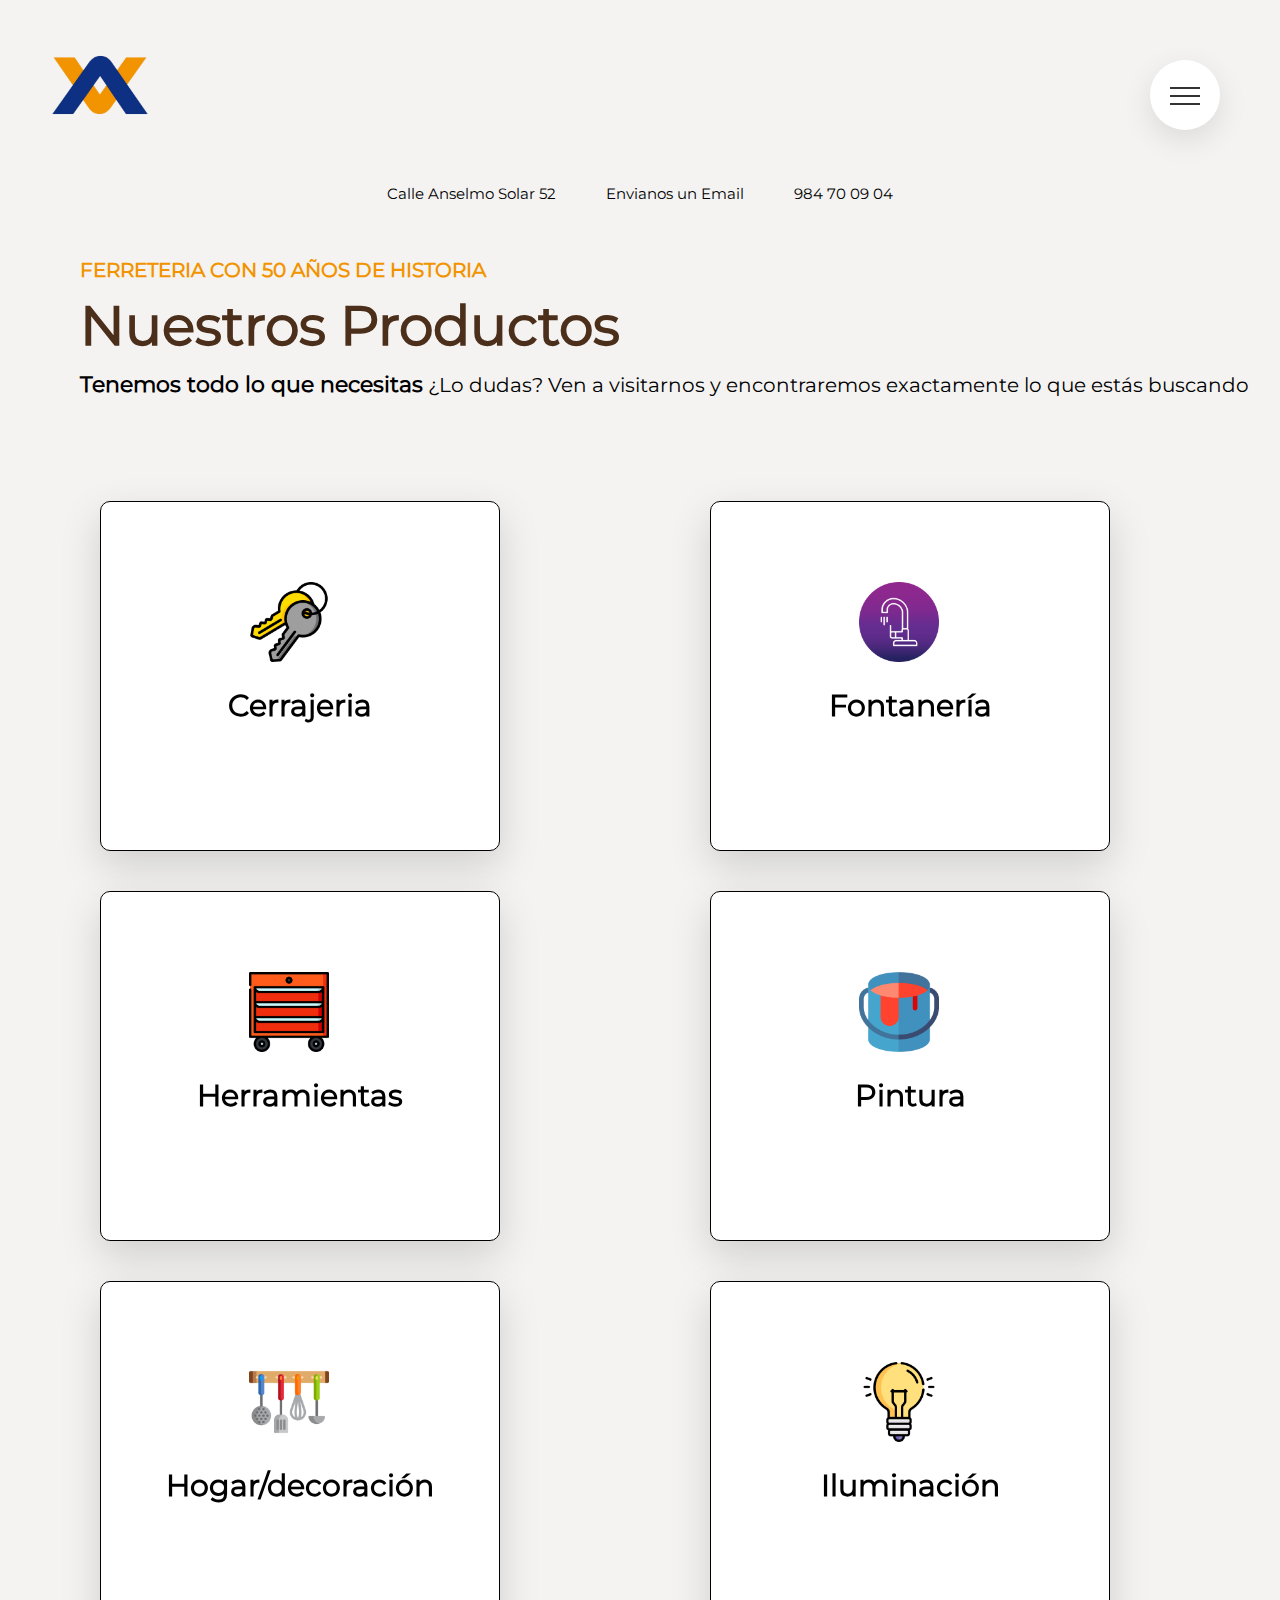
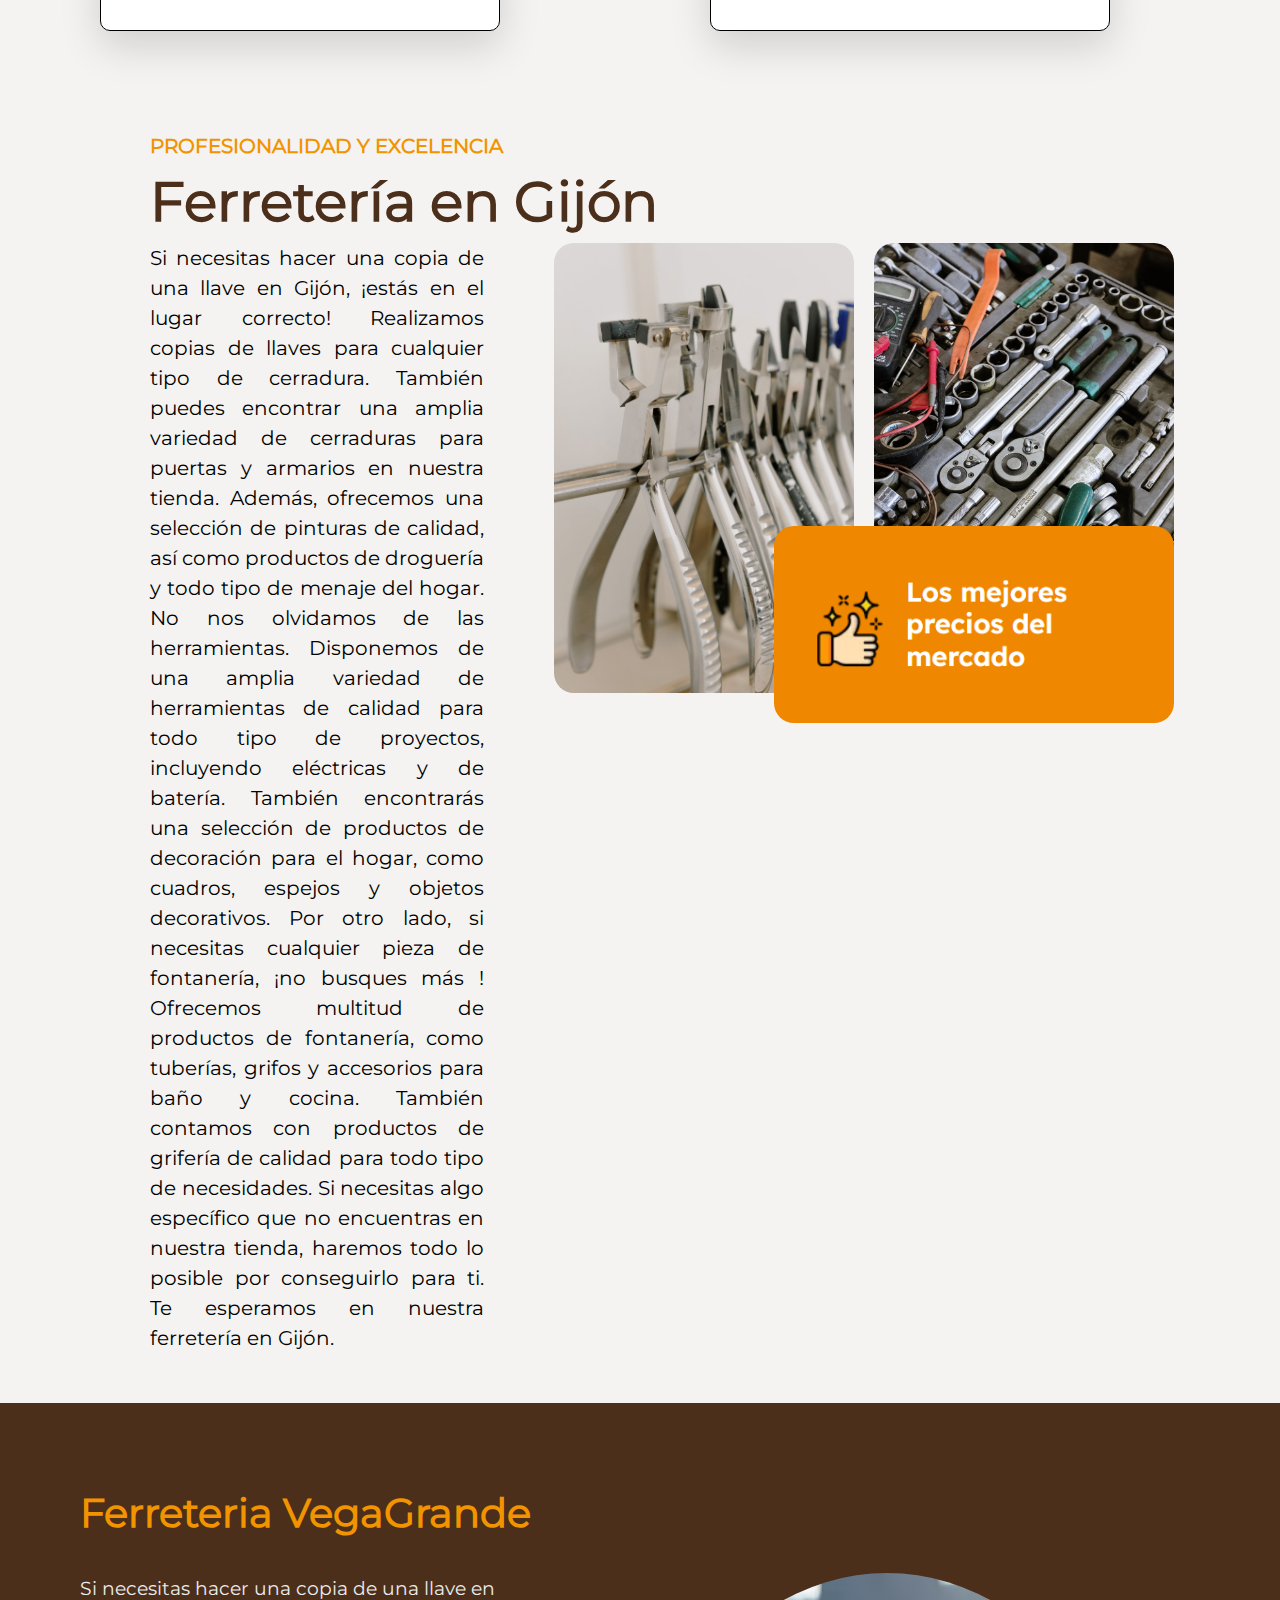
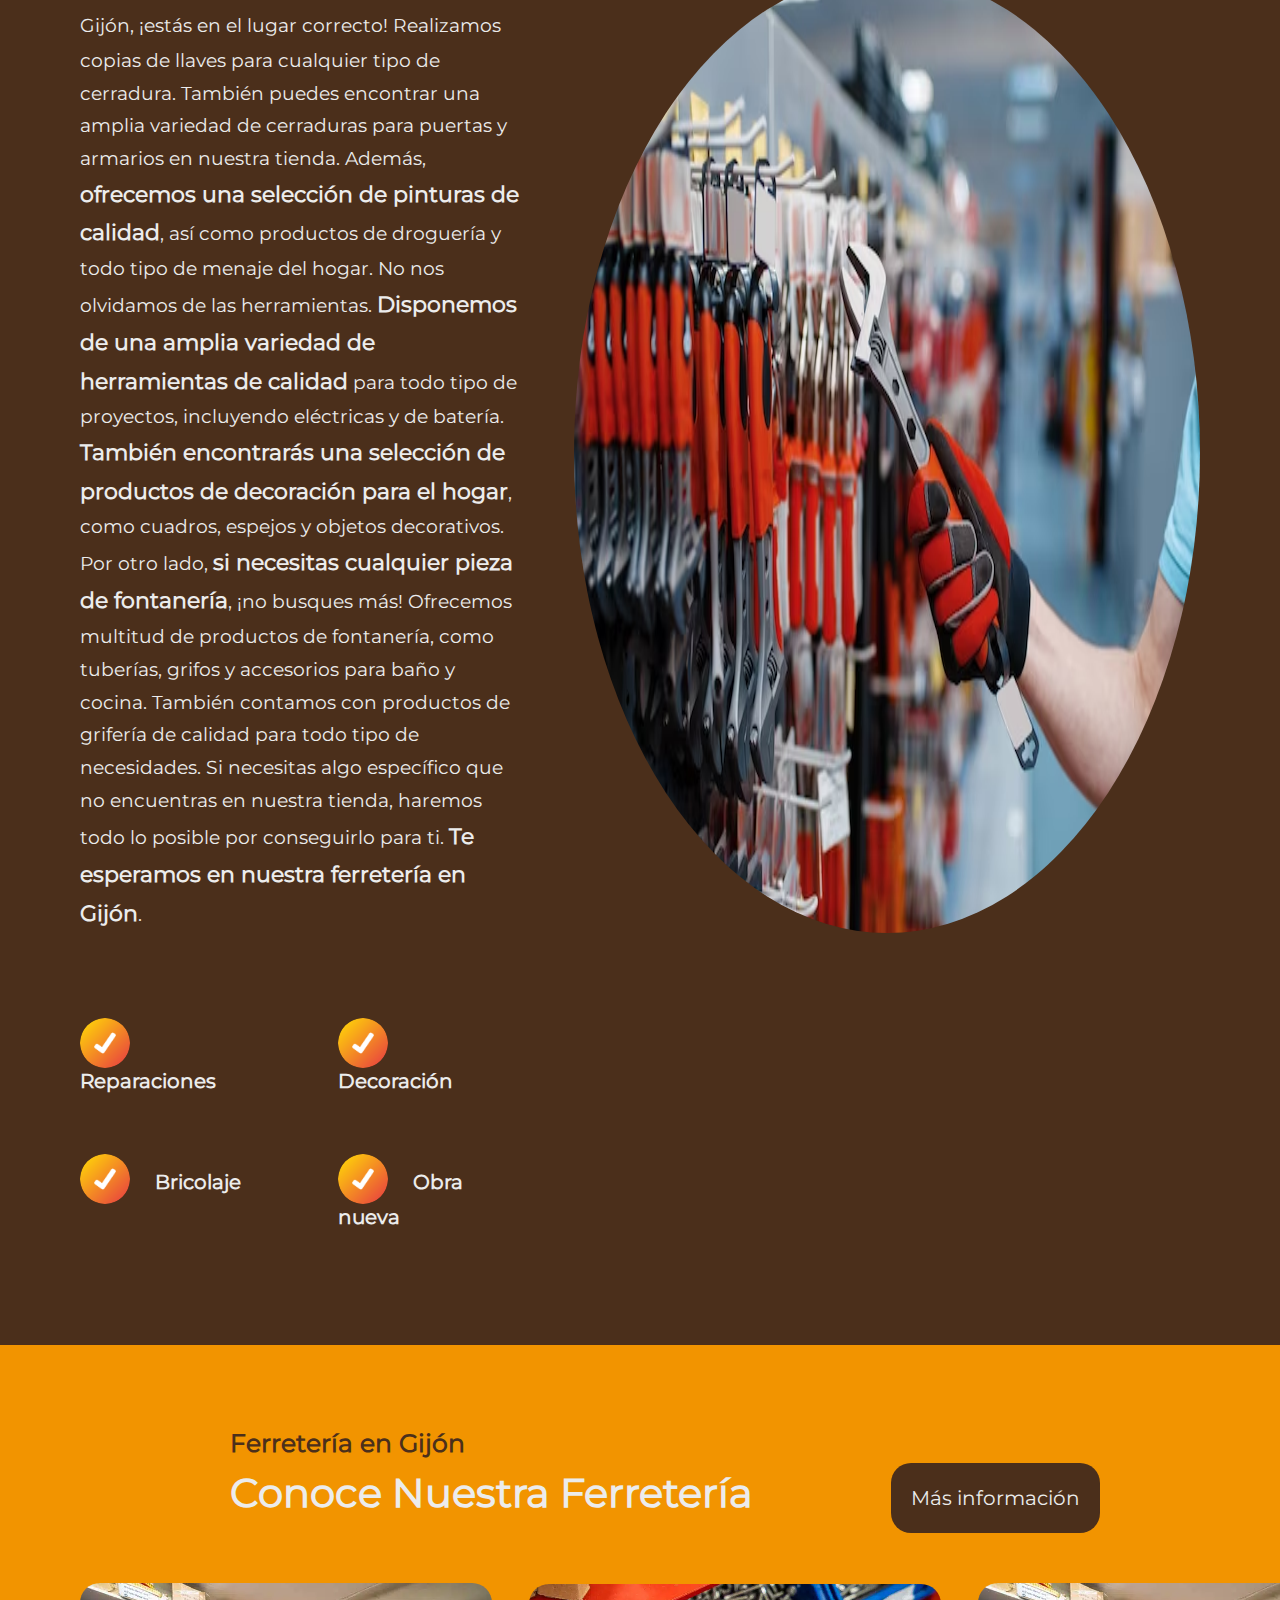
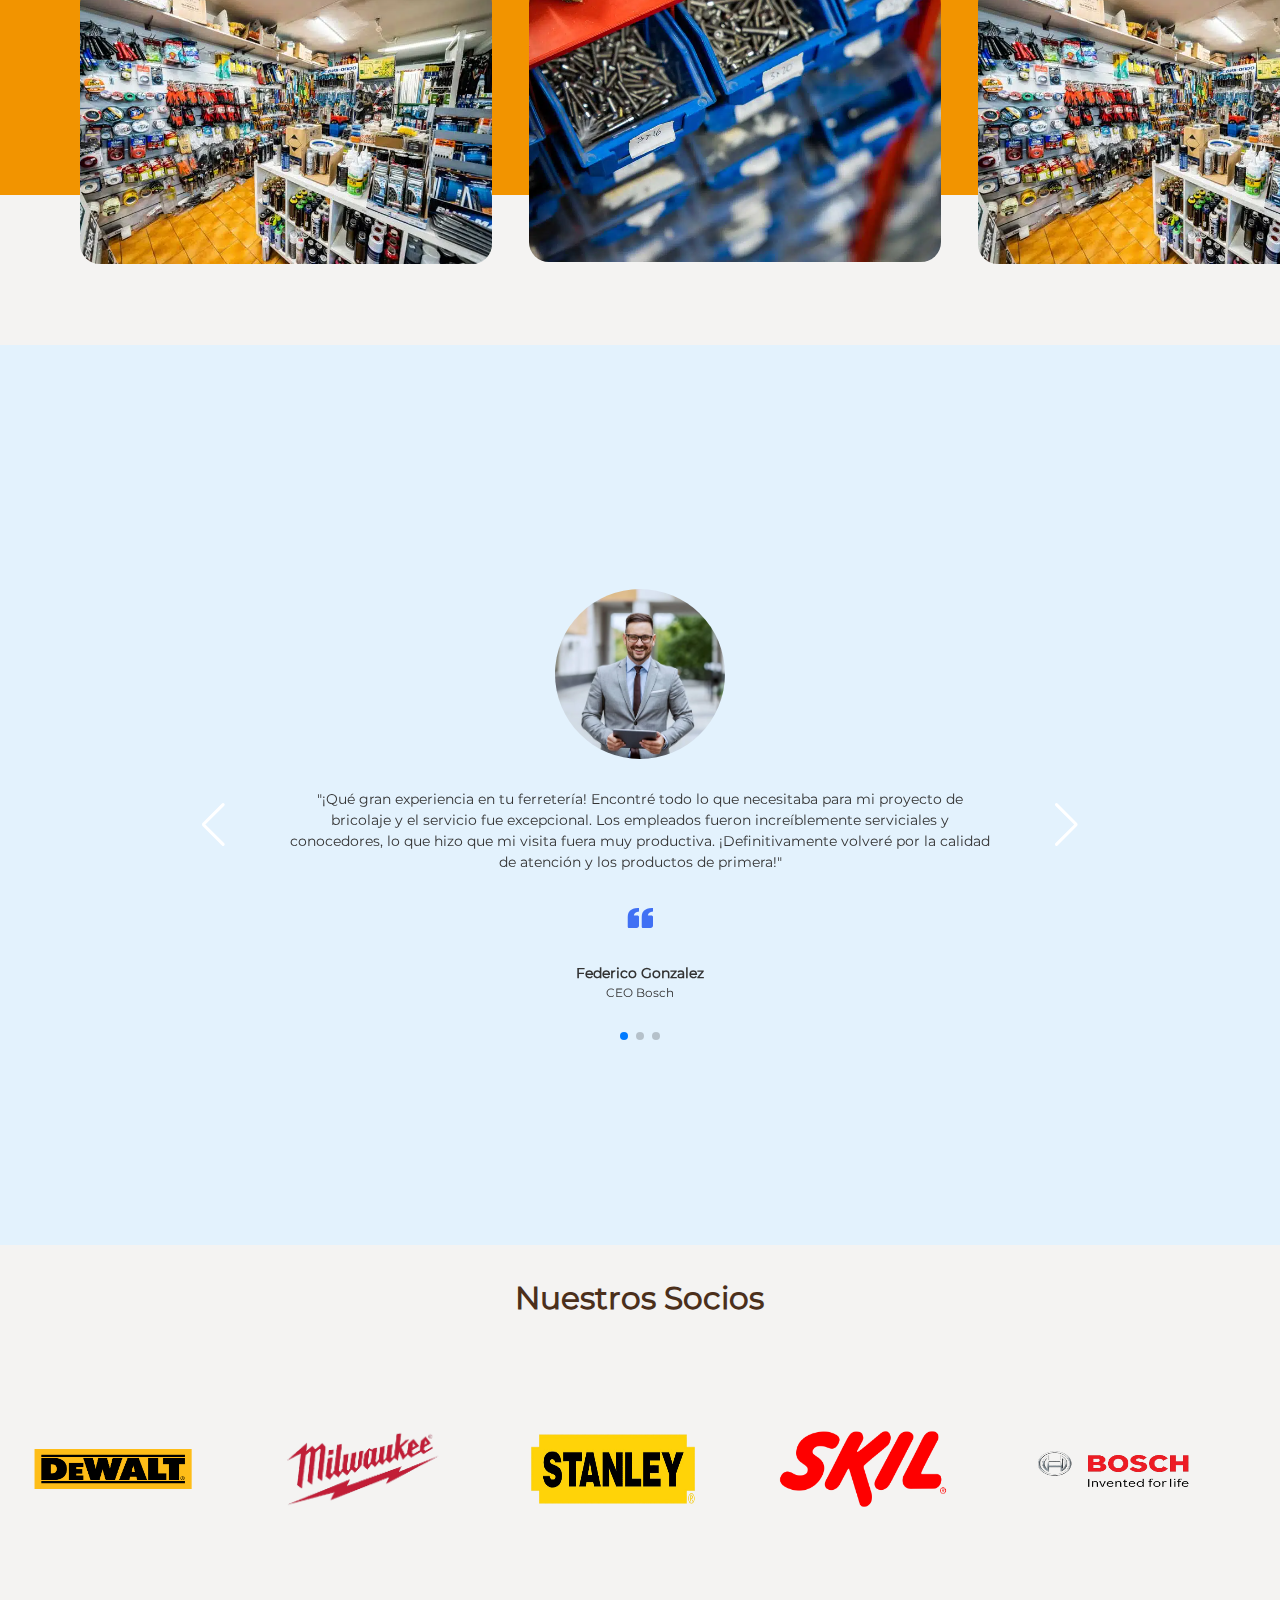
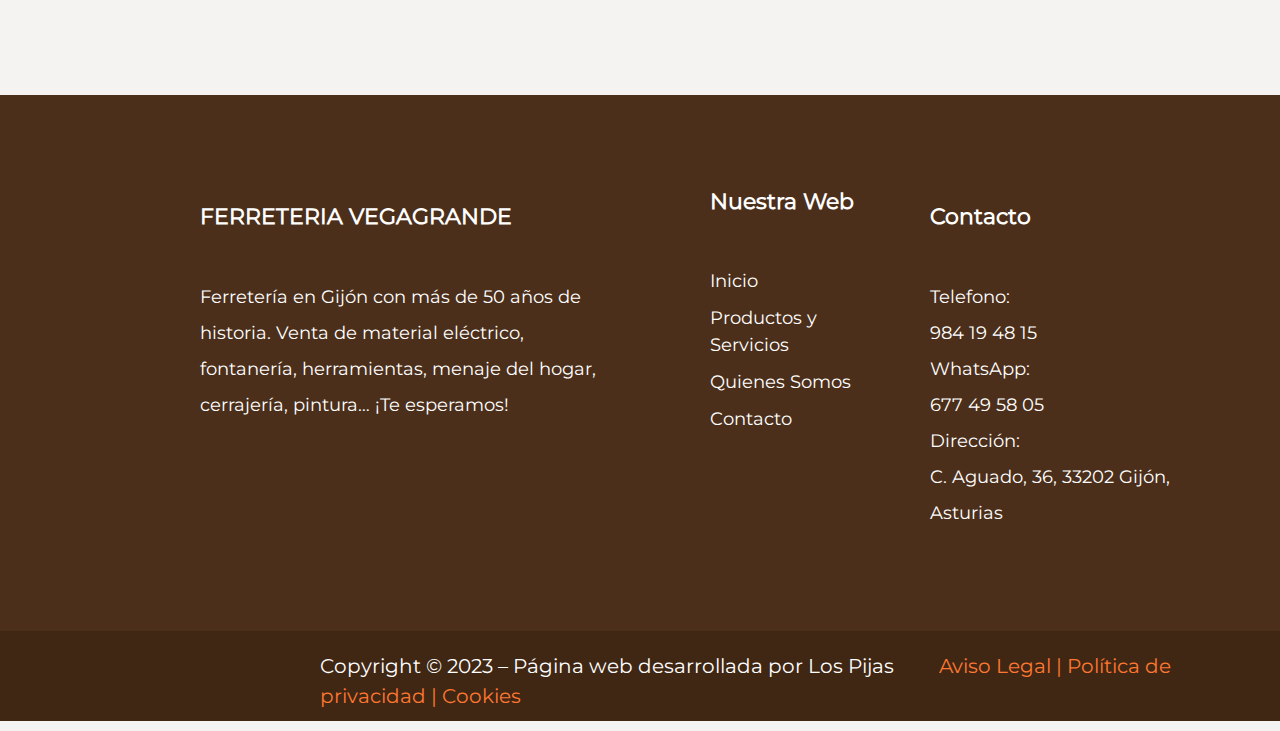
==== index.html @ 2e66622b "HTML and animation Clients" ====
<!DOCTYPE html>
<html lang="en">
  <head>
    <meta charset="UTF-8" />
    <meta name="viewport" content="width=device-width, initial-scale=1.0" />
    <title>Ferreteria</title>
    <link rel="stylesheet" href="/styles/style.css" />

    <link rel="stylesheet" href="/styles/slider.css">
    <!--BOXIICONS CSS-->
    <link href='https://unpkg.com/boxicons@2.1.4/css/boxicons.min.css' rel='stylesheet'>

    <!--SWIPPER CSS-->
    <link rel="stylesheet" href="/styles/swiper-bundle.min.css">

    <link rel="shortcut icon" href="favicon.ico" type="image/x-icon">

  </head>
  <body>
    <header>
      <a href="/index.html">
      <img
        src="/assets/img/logoFerreteria.png"
        alt="logoFerreteria"
        class="logo"
      />
      </a>
      <div class="navigation">
        <input type="checkbox" class="navigation__checkbox" id="navi-toggle" />

        <label for="navi-toggle" class="navigation__button">
          <span class="navigation__icon">&nbsp;</span>
        </label>

        <div class="navigation__background">&nbsp;</div>

        <nav class="navigation__nav">
          <ul class="navigation__list">
            <li class="navigation__item">
              <a href="/index.html" class="navigation__link"><span>01</span>Inicio</a>
            </li>
            <li class="navigation__item">
              <a href="/templates/productos.html" class="navigation__link"
                ><span>02</span>Productos y Servicios</a
              >
            </li>
            <li class="navigation__item">
              <a href="#" class="navigation__link"
                ><span>03</span>Quienes Somos</a
              >
            </li>
            <li class="navigation__item">
              <a href="templates/contacto.html" class="navigation__link"><span>04</span>Contacto</a>
            </li>
          </ul>
        </nav>
      </div>
    </header>

    <main>
      <section class="main-contact-section">
        <a
          href="https://www.google.com/maps/place/C.+Anselmo+Solar,+52,+33204+Gij%C3%B3n,+Asturias/@43.5306354,-5.644582,17z/data=!3m1!4b1!4m6!3m5!1s0xd367b7d96127bd5:0xc16f7aa563e5d3c6!8m2!3d43.5306354!4d-5.644582!16s%2Fg%2F11c28d_s0v?entry=ttu"
          target="_blank"
          >Calle Anselmo Solar 52</a
        >
        <a href="">Envianos un Email</a>
        <a href="">984 70 09 04</a>
      </section>

      <section class="section-tours-title">
        <h3>FERRETERIA CON 50 AÑOS DE HISTORIA</h3>
        <h1>Nuestros Productos</h1>
        <p>
          <strong>Tenemos todo lo que necesitas</strong> ¿Lo dudas? Ven a
          visitarnos y encontraremos exactamente lo que estás buscando
        </p>
      </section>
      <section class="section-tours">
        <div class="row">
          <div class="col-1-of-3">
            <div class="card">
              <div class="card__side card__side--front">
                <div class="card__details">
                  <img src="assets/img/key-chain.png" alt="Imagen Llaves" />
                  <h3>Cerrajeria</h3>
                </div>
              </div>
              <div class="card__side card__side--back card__side--back-1">
                <div class="card__cta">
                  <div class="card__price-box">
                    <h3 class="card__price-only">Llaves y cerraduras</h3>
                    <p class="card__price-value">
                      Copias de Llaves, bombines, cerraduras, pomos...
                    </p>
                    <a href="#popup" class="btn btn--white">Ver</a>
                  </div>
                </div>
              </div>
            </div>
          </div>

          <div class="col-1-of-3">
            <div class="card">
              <div class="card__side card__side--front">
                <div class="card__details">
                  <img src="assets/img/faucet.png" alt="Imagen grifo" />
                  <h3>Fontanería</h3>
                </div>
              </div>
              <div class="card__side card__side--back card__side--back-1">
                <div class="card__cta">
                  <div class="card__price-box">
                    <p class="card__price-only">Grifería</p>
                    <p class="card__price-value">
                      Vendemos todo tipo de herramientas y accesorios de
                      fontanería.
                    </p>
                    <a href="#popup" class="btn btn--white">Ver</a>
                  </div>
                </div>
              </div>
            </div>
          </div>

          <div class="col-1-of-3">
            <div class="card">
              <div class="card__side card__side--front">
                <div class="card__details">
                  <img
                    src="assets/img/toolbox.png"
                    alt="Imagen carro de herramientas"
                  />
                  <h3>Herramientas</h3>
                </div>
              </div>
              <div class="card__side card__side--back card__side--back-1">
                <div class="card__cta">
                  <div class="card__price-box">
                    <p class="card__price-only">Bricolaje</p>
                    <p class="card__price-value">
                      Tenemos a la venta herramientas manuales, eléctricas y de
                      batería
                    </p>
                    <a href="#popup" class="btn btn--white">Ver</a>
                  </div>
                </div>
              </div>
            </div>
          </div>

          <div class="col-1-of-3">
            <div class="card">
              <div class="card__side card__side--front">
                <div class="card__details">
                  <img
                    src="assets/img/paint.png"
                    alt="Imagen Bote de pinturas"
                  />
                  <h3>Pintura</h3>
                </div>
              </div>
              <div class="card__side card__side--back card__side--back-1">
                <div class="card__cta">
                  <div class="card__price-box">
                    <p class="card__price-only">Materiales para pintar</p>
                    <p class="card__price-value">
                      Disponemos de pinturas profesionales con colores
                      personalizados, para exterior, interior o muebles
                    </p>
                    <a href="#popup" class="btn btn--white">Ver</a>
                  </div>
                </div>
              </div>
            </div>
          </div>

          <div class="col-1-of-3">
            <div class="card">
              <div class="card__side card__side--front">
                <div class="card__details">
                  <img
                    src="assets/img/kitchen.png"
                    alt="Imagen utensilios de cocina"
                  />
                  <h3>Hogar/decoración</h3>
                </div>
              </div>
              <div class="card__side card__side--back card__side--back-1">
                <div class="card__cta">
                  <div class="card__price-box">
                    <p class="card__price-only">Menaje</p>
                    <p class="card__price-value">
                      Baterías de cocina, cubertería, percheros, alfombras...
                    </p>
                    <a href="#popup" class="btn btn--white">Ver</a>
                  </div>
                </div>
              </div>
            </div>
          </div>

          <div class="col-1-of-3">
            <div class="card">
              <div class="card__side card__side--front">
                <div class="card__details">
                  <img src="assets/img/light-bulb.png" alt="Imagen bombilla" />
                  <h3>Iluminación</h3>
                </div>
              </div>
              <div class="card__side card__side--back card__side--back-1">
                <div class="card__cta">
                  <div class="card__price-box">
                    <p class="card__price-only">Electricidad</p>
                    <p class="card__price-value">
                      Bombillas, cables, enchufes, conectores...
                    </p>
                    <a href="#popup" class="btn btn--white">Ver</a>
                  </div>
                </div>
              </div>
            </div>
          </div>
        </div>
      </section>

      <section class="professionalism-section">
        <h3>PROFESIONALIDAD Y EXCELENCIA</h3>
        <h2>Ferretería en Gijón</h2>
        <div class="professionalism-container">
          <p>
            Si necesitas hacer una copia de una llave en Gijón, ¡estás en el
            lugar correcto! Realizamos copias de llaves para cualquier tipo de
            cerradura. También puedes encontrar una amplia variedad de
            cerraduras para puertas y armarios en nuestra tienda. Además,
            ofrecemos una selección de pinturas de calidad, así como productos
            de droguería y todo tipo de menaje del hogar. No nos olvidamos de
            las herramientas. Disponemos de una amplia variedad de herramientas
            de calidad para todo tipo de proyectos, incluyendo eléctricas y de
            batería. También encontrarás una selección de productos de
            decoración para el hogar, como cuadros, espejos y objetos
            decorativos. Por otro lado, si necesitas cualquier pieza de
            fontanería, ¡no busques más ! Ofrecemos multitud de productos de
            fontanería, como tuberías, grifos y accesorios para baño y cocina.
            También contamos con productos de grifería de calidad para todo tipo
            de necesidades. Si necesitas algo específico que no encuentras en
            nuestra tienda, haremos todo lo posible por conseguirlo para ti. Te
            esperamos en nuestra ferretería en Gijón.
          </p>

          <div class="container-tools">
            <img
              src="/assets/img/herramienta1.jpg"
              alt="Imagen herramientas"
              class="img1"
            />
            <img
              src="/assets/img/herramienta2.jpg"
              alt="Imagen herramientas"
              class="img2"
            />
            <img
              src="/assets/img/precios.png"
              alt="Mensaje precios"
              class="img3"
            />
          </div>
        </div>
      </section>

      <section class="quality-section">
        <article>
            <h3>Ferreteria VegaGrande</h3>
            <div>
                <p>
                    Si necesitas hacer una copia de una llave en Gijón, ¡estás en el
                    lugar correcto! <strong></strong>Realizamos copias de llaves para cualquier tipo de
                    cerradura</strong>. También puedes encontrar una amplia variedad de
                    cerraduras para puertas y armarios en nuestra tienda. Además,
                    <strong>ofrecemos una selección de pinturas de calidad</strong>, así como productos
                    de droguería y todo tipo de menaje del hogar. No nos olvidamos de
                    las herramientas. <strong>Disponemos de una amplia variedad de herramientas
                    de calidad</strong> para todo tipo de proyectos, incluyendo eléctricas y de
                    batería. <strong>También encontrarás una selección de productos de
                    decoración para el hogar</strong>, como cuadros, espejos y objetos
                    decorativos. Por otro lado, <strong>si necesitas cualquier pieza de
                    fontanería</strong>, ¡no busques más! Ofrecemos multitud de productos de
                    fontanería, como tuberías, grifos y accesorios para baño y cocina.
                    También contamos con productos de grifería de calidad para todo tipo
                    de necesidades. Si necesitas algo específico que no encuentras en
                    nuestra tienda, haremos todo lo posible por conseguirlo para ti. <strong>Te
                    esperamos en nuestra ferretería en Gijón</strong>.
                </p>
                <img src="assets/img/img-footer.avif" alt="Imagen herramientas expuestas">
            </div>
            <div class="check-container">
                <div class="row-1">
                    <p>
                        <img src="assets/img/correct.png" alt="Logo check" class="icon">
                        Reparaciones
                    </p>
                    <p>
                        <img src="assets/img/correct.png" alt="Logo check" class="icon">
                        Bricolaje
                    </p>
                </div>
                <div class="row-2">
                    <p>
                        <img src="assets/img/correct.png" alt="Logo check" class="icon">
                        Decoración
                    </p>
                    <p>
                        <img src="assets/img/correct.png" alt="Logo check" class="icon">
                        Obra nueva
                    </p>
                </div>
                              
            </div>
        </article>

    </section>

    <section class="meet-us">
        <h3>Ferretería en Gijón</h3>
        <div class="right-container">
            <h2>Conoce Nuestra Ferretería</h2>
            <a href="/templates/contacto.html">Más información</a>
        </div>
       
        <div class="meet-us__img-container">
            <img src="assets/img/meet-us1.png" alt="">
            <img src="assets/img/meet-us2.png" alt="">
            <img src="assets/img/meet-us1.png" alt="">
            <img src="assets/img/meet-us2.png" alt="">
        </div>
    </section>

    <section class="container">
      <div class="testimonial mySwiper">
        <div class="testi-content swiper-wrapper">
          <div class="slide swiper-slide">
            <img src="assets/img/imagen1Empresario.jpg" alt="" class="image">
            <p>"¡Qué gran experiencia en tu ferretería! Encontré todo lo que necesitaba para mi proyecto de bricolaje y el servicio fue excepcional. Los empleados fueron increíblemente serviciales y conocedores, lo que hizo que mi visita fuera muy productiva. ¡Definitivamente volveré por la calidad de atención y los productos de primera!"</p>
            <i class='bx bxs-quote-left quote-icon'></i>
            <div class="details">
              <span class="name">Federico Gonzalez</span>
              <span class="job">CEO Bosch</span> 
            </div>
          </div>
          <div class="slide swiper-slide">
            <img src="assets/img/imagen2Empresario.avif" alt="" class="image">
            <p>Dependienta y dependientes como nadie, no pueden ser mas maja/os, siempre que voy me atienden estupendamente,
                tienen de todo y a muy buen precio, comercio local comprad ahí!!!!.</p>
            <i class='bx bxs-quote-left quote-icon'></i>
            <div class="details">
              <span class="name">Federico Gonzalez</span>
              <span class="job">CEO Bosch</span> 
            </div>
          </div>
    
          <div class="slide swiper-slide">
            <img src="assets/img/imagen3Empresario.jpg" alt="" class="image">
            <p>"Dependiente muy amable y atento. Tiene de todo, a buen precio y productos de calidad. Muy recomendable."</p>
            <i class='bx bxs-quote-left quote-icon'></i>
            <div class="details">
              <span class="name">Federico Gonzalez</span>
              <span class="job">CEO Bosch</span> 
            </div>
          </div>
          </div>
          <div class="swiper-button-next nav-btn"></div>
          <div class="swiper-button-prev nav-btn"></div>
          <div class="swiper-pagination"></div>
  
        </div>
        
      </div>

    </section>

    
      <section class="SlideLogo">
        <div class="heading">
          <h1>Nuestros Socios</h1>
        </div>
        <div class="carousel-container">
          <div class="logos">
            <div class="logo">
              <img
                src="/assets/img/DeWalt.png"
                alt="Logo 1"
                class="logoMarca"
              />
            </div>
            <div class="logo">
              <img
                src="/assets/img/milwawkee.png"
                alt="Logo 2"
                class="logoMarca"
              />
            </div>
            <div class="logo">
              <img
                src="/assets/img/stanley.png"
                alt="Logo 3"
                class="logoMarca"
              />
            </div>
            <div class="logo">
              <img
                src="/assets/img/skil.png"
                alt="Logo 4"
                class="logoMarca"
              />
            </div>
            <div class="logo">
              <img
                src="/assets/img/bosch.png"
                alt="Logo 5"
                class="logoMarca"
              />
            </div>
            <div class="logo">
              <img
                src="/assets/img/DeWalt.png"
                alt="Logo 1"
                class="logoMarca"
              />
            </div>
            <div class="logo">
              <img
                src="/assets/img/milwawkee.png"
                alt="Logo 2"
                class="logoMarca"
              />
            </div>
            <div class="logo">
              <img
                src="/assets/img/stanley.png"
                alt="Logo 3"
                class="logoMarca"
              />
            </div>
            <div class="logo">
              <img
                src="/assets/img/skil.png"
                alt="Logo 4"
                class="logoMarca"
              />
            </div>
            <div class="logo">
              <img
                src="/assets/img/bosch.png"
                alt="Logo 5"
                class="logoMarca"
              />
            </div>
            <div class="logo">
              <img
                src="/assets/img/DeWalt.png"
                alt="Logo 1"
                class="logoMarca"
              />
            </div>
            <div class="logo">
              <img
                src="/assets/img/milwawkee.png"
                alt="Logo 2"
                class="logoMarca"
              />
            </div>
            <div class="logo">
              <img
                src="/assets/img/stanley.png"
                alt="Logo 3"
                class="logoMarca"
              />
            </div>
            <div class="logo">
              <img
                src="/assets/img/skil.png"
                alt="Logo 4"
                class="logoMarca"
              />
            </div>
            <div class="logo">
              <img
                src="/assets/img/bosch.png"
                alt="Logo 5"
                class="logoMarca"
              />
            </div>
          </div>
        </div>
      </section>

    </main>
    <footer>
      <div class="col1">
        <h2>FERRETERIA VEGAGRANDE</h2>
        <p>Ferretería en Gijón con más de 50 años de historia. Venta de material eléctrico, fontanería, herramientas, menaje del hogar,
          cerrajería, pintura… ¡Te esperamos!</p>
      </div>
      <div class="col2">
        <h2>Nuestra Web</h2>
        <a href="/index.html">Inicio</a>
        <a href="/templates/productos.html">Productos y Servicios</a>
        <a href="/templates/quienesSomos.html">Quienes Somos</a>
        <a href="templates/contacto.html">Contacto</a>
      </div>
      <div class="col col3">
        <h2>Contacto</h2>
        <p>
          Telefono: <br />
          984 19 48 15 <br />
          WhatsApp: <br />
          677 49 58 05 <br />
          Dirección: <br />
          C. Aguado, 36, 33202 Gijón, Asturias
        </p>
      </div>
    </footer>
    <section class="copy">
      <div>
        <p>
          Copyright &copy 2023 – Página web desarrollada por Los Pijas
          &nbsp; &nbsp; &nbsp; &nbsp;
          <a href="">Aviso Legal |</a> 
          <a href="">Política de privacidad |</a>
          <a href="">Cookies</a>
        </p>         
      </div>     
    </section>

    <!--SWIPPER JS-->
    <script src="scripts/swiper-bundle.min.js"></script>
    <script src="scripts/slider.js"></script>
  </body>
</html>
---- styles/style.css ----
@import './navbar.css';
@import './cards.css';

@font-face {
    font-family: Montserrat-Regular;
    src: url('../assets/fonts/Montserrat/Montserrat-Regular.ttf');
}
@font-face {
    font-family: Montserrat-Bold;
    src: url('../assets/fonts/Montserrat/Montserrat-Bold.ttf');
}
@font-face {
    font-family: Montserrat-thin;
    src: url('../assets/fonts/Montserrat/Montserrat-Thin.ttf');
}
@font-face {
    font-family: Montserrat-italic;
    src: url('../assets/fonts/Montserrat/Montserrat-Italic.ttf');
}
@font-face {
    font-family: Hedvig-18;
    src: url('../assets/fonts/Hedvig/HedvigLettersSerif_18pt-Regular.ttf');
}
@font-face {
    font-family: Hedvig-14;
    src: url('../assets/fonts/Hedvig/HedvigLettersSerif_14pt-Regular.ttf');
}
*{
    margin: 0;
    padding: 0;
    box-sizing: border-box;
    font-size: 62.5%;
}

*::before, *::after{
    box-sizing: inherit;
}

:root{
    --white: #ececec;
    --orange: rgba(242,148,0,255);
    --brown: rgba(75,47,27,255);
    --black: rgba(0,0,0,255);
    --blue: rgb(12,51,132);
    --shadow: 0 0 10px rgba(0,0,0,0.5);

    --color-secondary-light: #ffb900;
    --color-secondary-dark: #ff7730;

    --color-tertiary-light: #2998ff;
    --color-tertiary-dark: #5643fa;
}

body{
    font-family: Montserrat-Regular;
    background-color: rgba(244,243,242,255);
    color: var(--black);
    font-size: 5rem;
    line-height: 1.5;
    overflow-x: hidden;
}



header img{
    margin: 5rem;
    width: 100px;
}

.main-contact-section{
    display: flex;
    flex-direction: row;
    justify-content: center;
    align-items: center;
    gap: 5rem;
    margin-bottom: 5rem;
}


.main-contact-section a,
.quality-section > div a{
    font-size: 1.5rem;
    text-decoration: none; 
    color: black;  
}
.navigation__link span{
    font-size: 2rem;
}
.main-contact-section a:hover{
    font-size: 1.5rem;
    text-decoration: underline; 
    color: var(--orange);  
}

.main-contact-section:visited{
    color: var(--blue);
}

.section-tours-title{
    margin-left: 8rem;
}

.section-tours-title h3,
.professionalism-section h3,
.quality-section h3{
    font-size: 2rem;
    color: var(--orange);
}
.section-tours-title h1,
.professionalism-section h2{
    font-size: 5.5rem;
    color: var(--brown);
}
.section-tours-title p,
.professionalism-section p{
    font-size: 2rem;
}

.section-tours-title strong{
    font-size: 2.2rem;
}

.professionalism-section{
    width: 80%;
    margin-left: 15rem;
    text-align: justify;
}

.professionalism-container{
    display: flex;
    gap: 5rem;
}

.professionalism-container .container-tools{
   display: grid;
   grid-template-columns: repeat(
         3, 1fr
   );
   position: relative;
 
   height: 100%;
   
}

.container-tools img{
    width: 30rem;
    border-radius: 2rem;
}

.img1, 
.img2{
    margin-left: 2rem;
}

.container-tools .img3 {
    position: absolute;
    right: 0;
    bottom: -3rem;
    width: 400px; /* Cambia este valor al ancho deseado */
    height: auto; /* Asegura que la altura se ajuste proporcionalmente */
}


.clientes{
    height: 300px;
}

/*Slide Comentarios Clientes*/
 #slider-container {
    max-width: 600px;
    margin: auto;
    overflow: hidden;
}
   
#slider {
    display: flex;
    transition: transform 0.5s ease-in-out;
}
   
.slide {
    min-width: 100%;
    box-sizing: border-box;
}

.SlideLogo{
    height: 50vh;
    display: flex;
    margin-left: -25rem;
}

.heading{
    font-size: 2rem;
    color: var(--brown);
    position: relative;
    left: 50%;
    margin-top: 3rem;
    font-size: 5rem;
}
   
.buttonSlide {
    cursor: pointer;
    border: none;
    outline: none;
    font-size: 20px;
    padding: 10px;
}

.flecha{
    width: 40px;
    height: 40px;
}

.carousel-container {
    width: 80%;
    margin: auto;
    overflow: hidden;
    position: relative;
}

.logos {
    display: flex;
    animation: scroll 15s linear alternate infinite; 
}

.logo {
    flex: 0 0 auto; 
    box-sizing: border-box;
    margin-right: 80px;
}

.logoMarca {
    width: 170px;
    height: 80px;
    background: transparent;
}

@keyframes scroll {
    0% {
        transform: translateX(0);
    }
    100% {
        transform: translateX(calc(-170px * 10)); 
    }
}

.quality-section{
    background-color: var(--brown);
    padding: 8rem;
    font-size: 5.5rem;
    margin-top: 5rem;
}

.quality-section h3{
    font-size: 4rem;
    margin-bottom: 3rem;
}

.quality-section h2,
.quality-section p{
    color: var(--white);
}

.quality-section h2{
    font-size: 2rem;
}

.quality-section > article{
    width: 100%;
}

.quality-section > article > div{
    display: flex;
    gap: 5rem;
    font-size: 3rem;
    line-height: 1.75;
}

.quality-section > article > div img{
    width: 100rem;
    border-radius: 50%;
}

.quality-section > article > div p strong{
    font-size: 2.2rem;
}

.quality-section > div a{
    color: white;
}

.check-container{
    display: grid;
    width: 40%;
    grid-template-columns: repeat(2, 1fr);
    margin: 3rem 0;
}

.check-container img{
    position: relative;
    top: 1.5rem;
}


.check-container > div > p .icon{
    width: 50px;
    height: 50px;
    margin-right: 2rem;
    margin-top: 4rem;
}
.check-container > div > p{
    font-size: 2rem;
    line-height: 1.75;
    font-weight: bold;
}

.icon{
    width: 50px;
    height: 50px;
}

.meet-us{
    background-color: var(--orange);
    position: relative;
    padding: 8rem;
    height: 50vh;
    margin-bottom: 15rem;
}

.meet-us h2{
    color: var(--white);
    font-size: 4rem;
    font-weight: bold;
}

.meet-us h3{
    color: var(--brown);
    font-size: 2.5rem;
    margin-left: 15rem;
}

.right-container{
    display: flex;
    justify-content: space-between;
    margin-left: 15rem;
}

.meet-us a{
    background-color: var(--brown);
    color: var(--white);
    text-decoration: none;
    padding: 2rem;
    font-size: 2rem;
    border-radius: 2rem;
    margin-right: 10rem;
    transition: all .2s;

    &:hover{
        transform: scale(1.1);
    }
}

.meet-us__img-container{
    margin-top: 5rem;
    position: absolute;
    display: flex;
    justify-content: center;
    align-items: center;
    gap: 3.7rem;
}
.meet-us__img-container img{
    border-radius: 2rem; 
}

.customers-reviews-section{
    background-color: var(--brown);
    height: 50vh;
    padding: 5rem;
}

.customers-reviews-section h2{
    font-size: 4rem;
    color: #ffffff;
    margin-top: 8rem;
}

.paragraph{
    color: white;
    text-align: center;
    font-size: 1.5rem;
    margin-top: 4rem;
}

.last-section{
    height: 50vh;
    background-color: var(--white);
}

footer{
    background-color: var(--brown);
    padding: 10rem;
    padding-left: 20rem;
    display: grid;
    grid-template-columns: repeat(3, 1fr);
    gap: 4rem;
}

footer > div h2{
    font-size: 2.2rem;
    color: white;
    margin-bottom: 4rem;
}

.col1{
    width: 40rem;
    line-height: 2;
}

.col2{
    display: flex;
    flex-direction: column;
    gap: 1rem;
    margin-top: -1rem;
    margin-left: 7rem;
}

.col3{
    line-height: 2;
}

footer > div a{
    font-size: 1.8rem;
    color: white;
    text-decoration: none;

    &:hover{
        color: var(--color-secondary-dark);
        text-decoration: underline;
    }
}

footer > div p{
    font-size: 1.8rem;
    color: white;
}

.copy{
    height: 10vh;
    background-color: #3f2714;
}

.copy p{
    color: white;
    margin-left: 30rem;
    padding: 2rem;
    font-size: 2rem;
}

.copy a{
    color: var(--color-secondary-dark);
    font-size: 2rem;
    text-decoration: none;

    &:hover{
        text-decoration: underline;
        color: #ff9b66;
    }
}

.about-us{
    display: grid;
    grid-template-columns: repeat(2, 1fr);
    gap: 3rem;
    padding: 15rem;
    font-size: 2.5rem;
    gap: 5rem;

    & img{
        width: 70rem;
        height: auto;
        grid-row: 1 / 2;
        grid-column: 2 / 3;
        align-self: center;
    }

    & .col-about-1 h1{
        font-size: 4rem;
        margin-top: 3rem;
        color: #ff7730;
    }

    & .col-about-1 h3{
        font-size: 2rem;
        color: #3f2714;
    }

    & .col-about-1 p{
        font-size: 2rem;
        line-height: 1.75;
        text-align: justify;
        margin-top: 3rem;
    }

    & a{
        margin-top: 5rem;
        border: 1px solid;
        width: 15rem;
        height: 7rem;
        text-align: center;
        text-decoration: none;
        color: white;
        background-color: #ff7730;
        font-weight: bold;
        border-radius: 10px;
        transition: all .5s;
        
        display: flex;
        justify-content: center;
        align-items: center;
    
        &:hover {
            transform: scale(1.1);
            background-color: #3f2714;
        }
    }
}
---- styles/slider.css ----
*{
    margin: 0;
    padding: 0;
    box-sizing: border-box;
}

.container{
    height: 100vh;
    width: 100%;
    display: flex;
    align-items: center;
    justify-content: center;
    background-color: #e3f2fd;
    
}

.testimonial{
    position: relative;
    max-width: 900px;
    width:100%;
    padding: 50px 0;
    overflow: hidden;
    
}

.testimonial .image{
    height: 170px;
    width: 170px;
    object-fit: cover;
    border-radius: 50%;
    
}

.testimonial .slide{
    display: flex;
    align-items: center;
    justify-content: center;
    flex-direction: column;
    row-gap: 30px;
    height: 100%;
    width: 100%;

}

.slide p{
    text-align: center;
    padding: 0 100px ;
    font-size: 14px;
    font-weight: 400;
    color: #333;
}

.slide .quote-icon{
    font-size: 30px;
    color: #4070f4;
}

.slide .details{
    display: flex;
    flex-direction: column;
    align-items: center;
}

.details .name{
    font-size: 14px;
    font-weight: 600;
    color: #333;;
}

.details .job{
    font-size: 12px;
    font-weight: 400;
    color: #333;;
}

.nav-btn{
    height: 40px;
    width: 40px;
    border-radius: 50%;
    transform: translateY(30px);
    color: #333;
    transition: 0.2s ;
}

.nav-btn:hover{
    background-color: rgb(0, 0, 0,0.2) ;
}

.nav-btn::after,
.nav-btn::before{
    font-size: 20px;
    color: #fff;
}

.swipper-pagination-bullet{
    background-color: rgb(3, 3, 3);
}

.swipper-pagination-activate{
    background-color: #4070f4;
}

@media screen and (max-width: 768px){
    .nav-btn{
        display: none ;
    }
    .slide p{
        padding: 0 20px ;
    }   
}
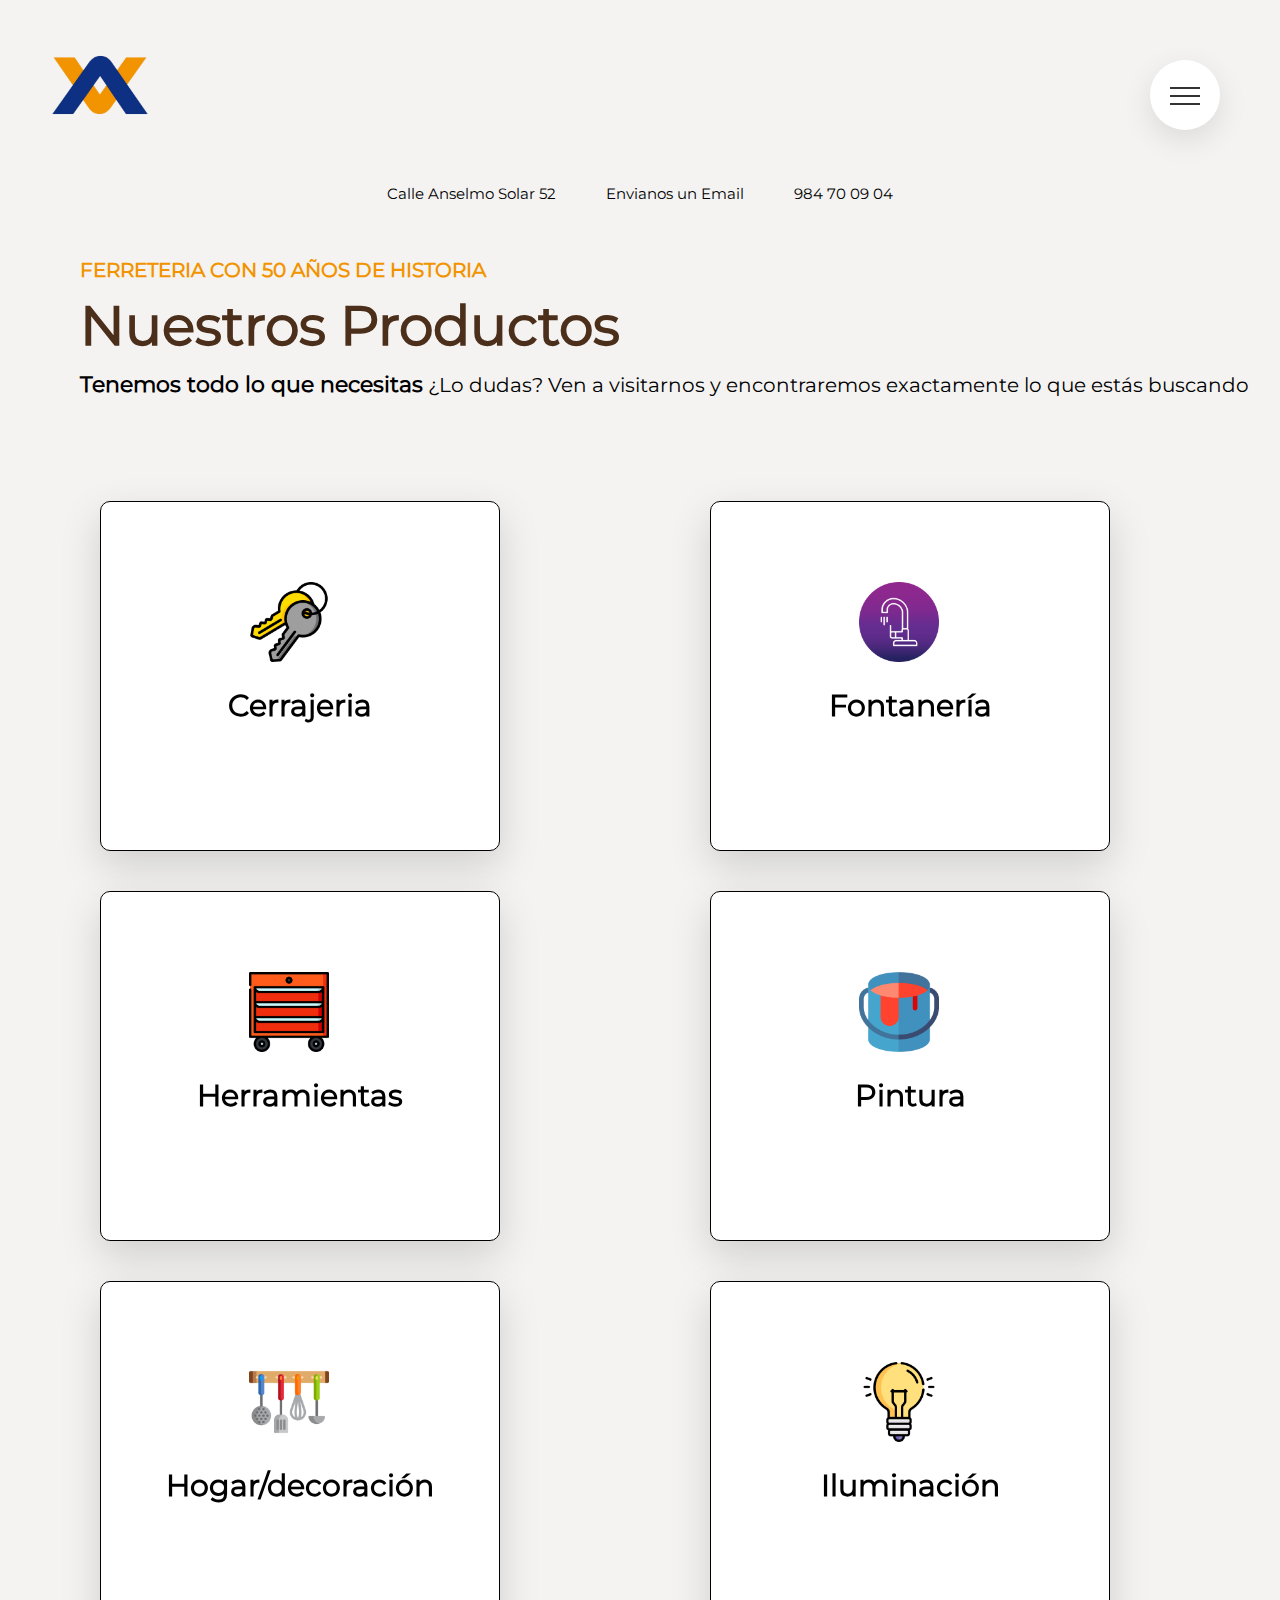
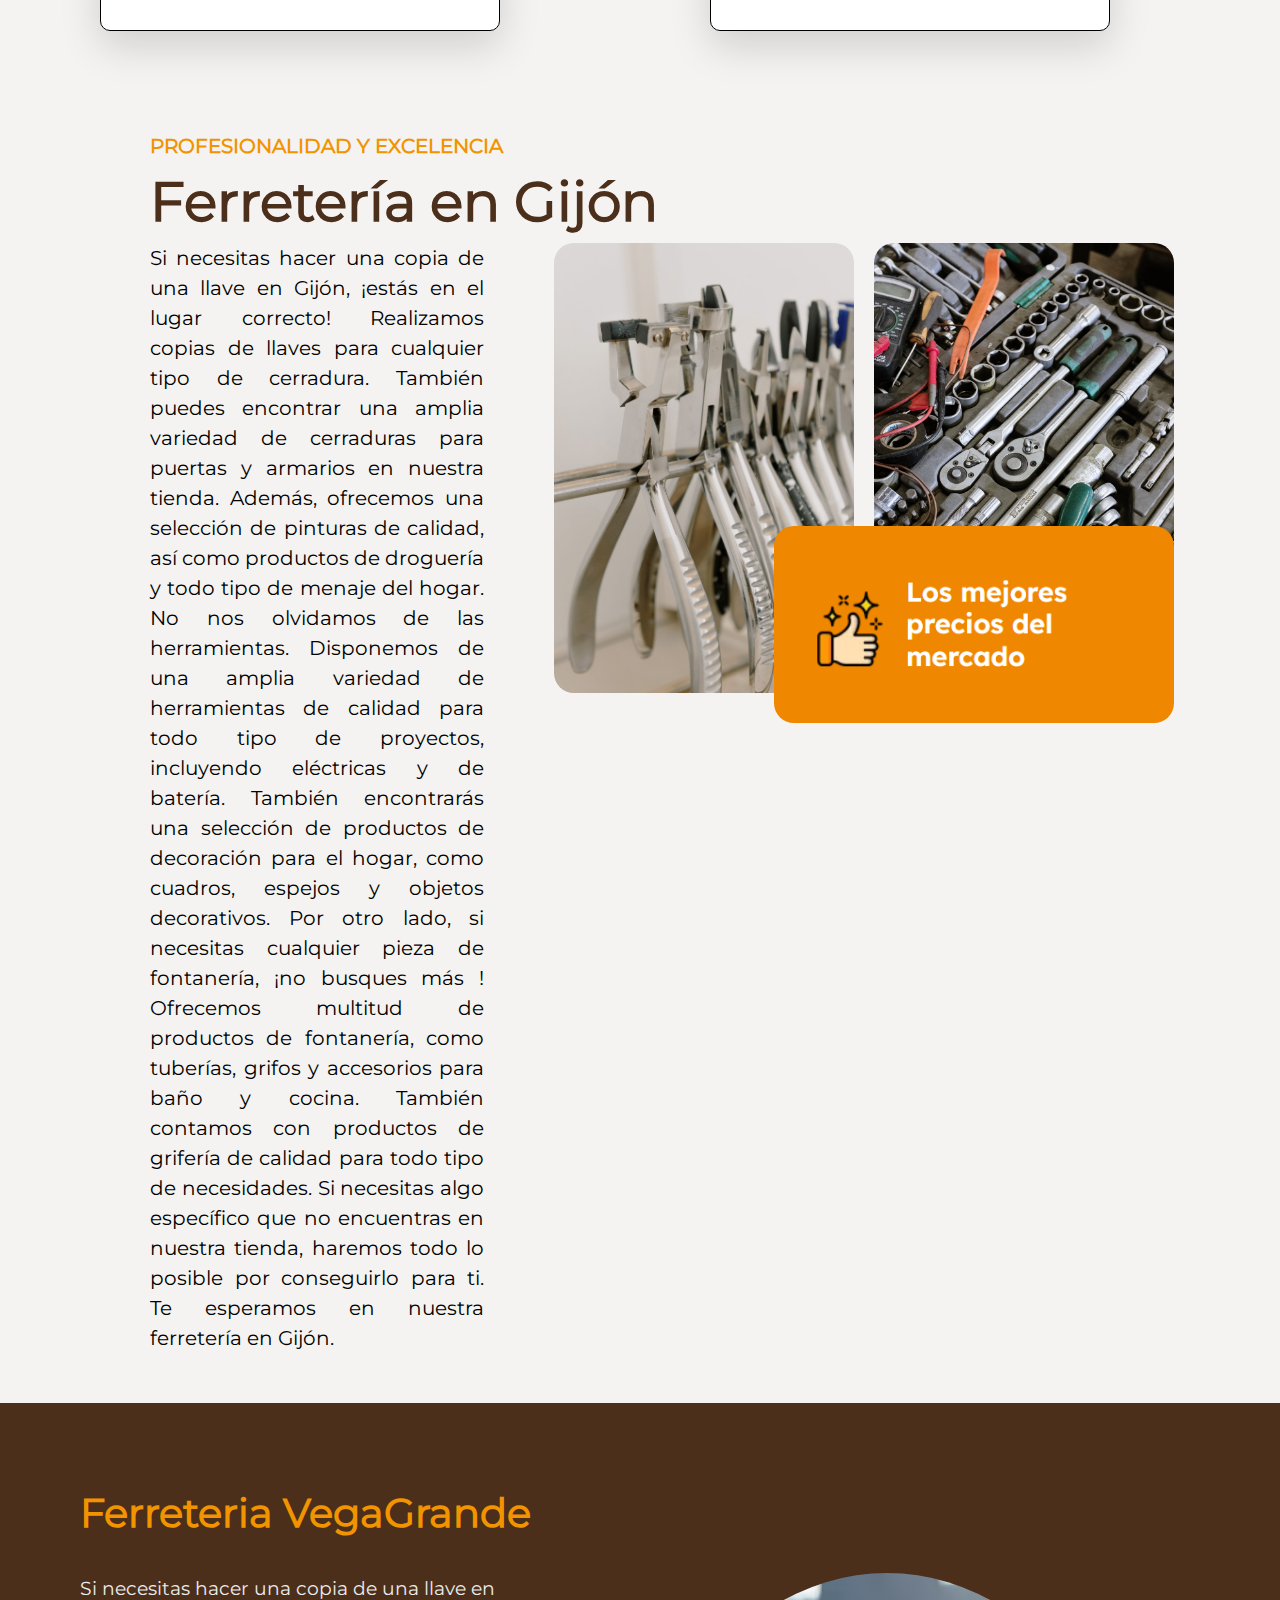
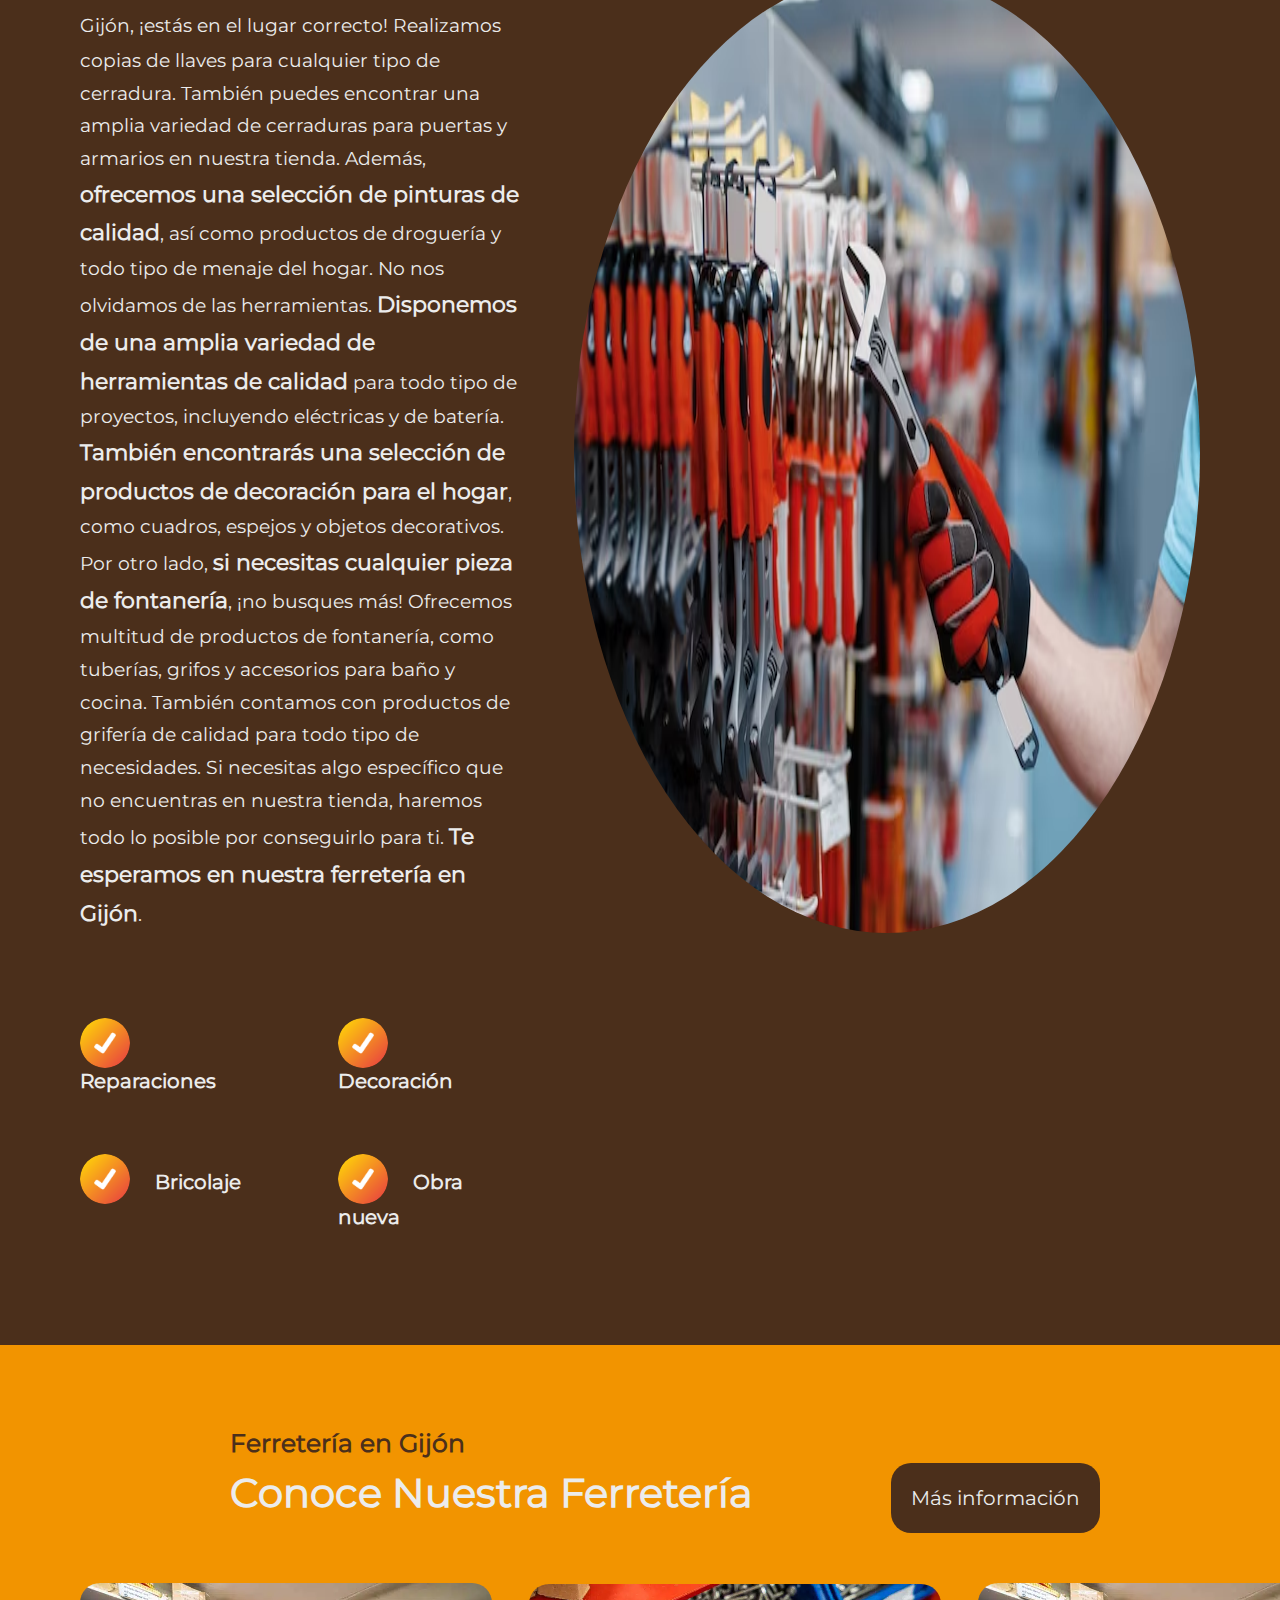
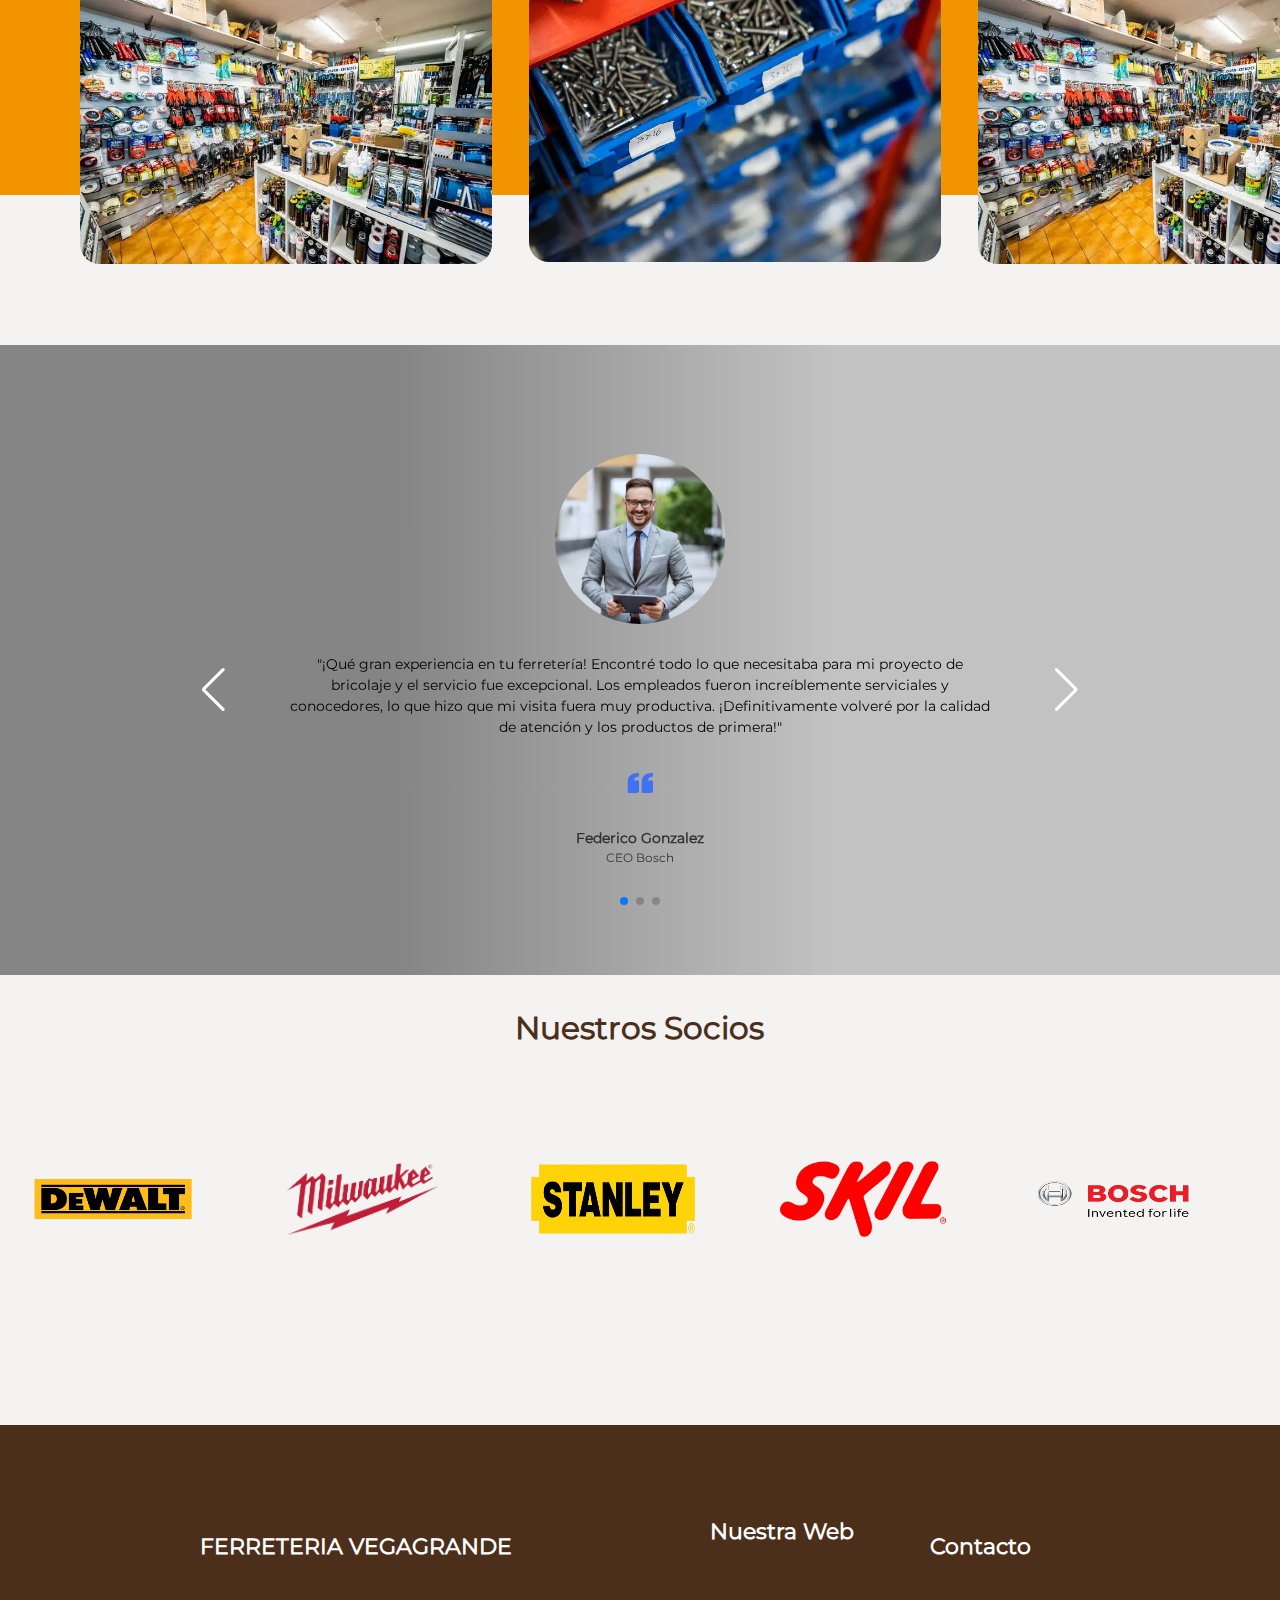
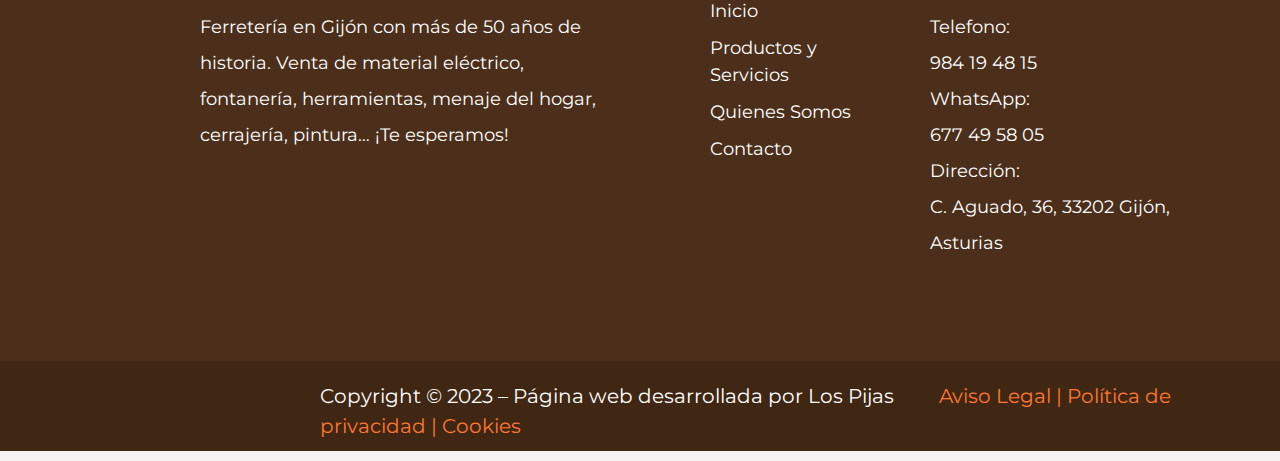
==== commit bec69a33: "Update HTML" ====
--- a/index.html
+++ b/index.html
@@ -353,8 +353,8 @@
                 tienen de todo y a muy buen precio, comercio local comprad ahí!!!!.</p>
             <i class='bx bxs-quote-left quote-icon'></i>
             <div class="details">
-              <span class="name">Federico Gonzalez</span>
-              <span class="job">CEO Bosch</span> 
+              <span class="name">Pablo Fernandez</span>
+              <span class="job">Stanley Group</span> 
             </div>
           </div>
     
@@ -363,8 +363,8 @@
             <p>"Dependiente muy amable y atento. Tiene de todo, a buen precio y productos de calidad. Muy recomendable."</p>
             <i class='bx bxs-quote-left quote-icon'></i>
             <div class="details">
-              <span class="name">Federico Gonzalez</span>
-              <span class="job">CEO Bosch</span> 
+              <span class="name">Victor Rodriguez</span>
+              <span class="job">Skil S.L</span> 
             </div>
           </div>
           </div>
--- a/styles/slider.css
+++ b/styles/slider.css
@@ -5,13 +5,14 @@
 }
 
 .container{
-    height: 100vh;
+    height: 70vh;
     width: 100%;
     display: flex;
     align-items: center;
     justify-content: center;
-    background-color: #e3f2fd;
-    
+    background: rgb(133,133,133);
+background: linear-gradient(90deg, rgba(133,133,133,1) 31%, rgba(194,194,194,1) 65%);
+    color: black;
 }
 
 .testimonial{
@@ -47,7 +48,7 @@
     padding: 0 100px ;
     font-size: 14px;
     font-weight: 400;
-    color: #333;
+    color: black;
 }
 
 .slide .quote-icon{
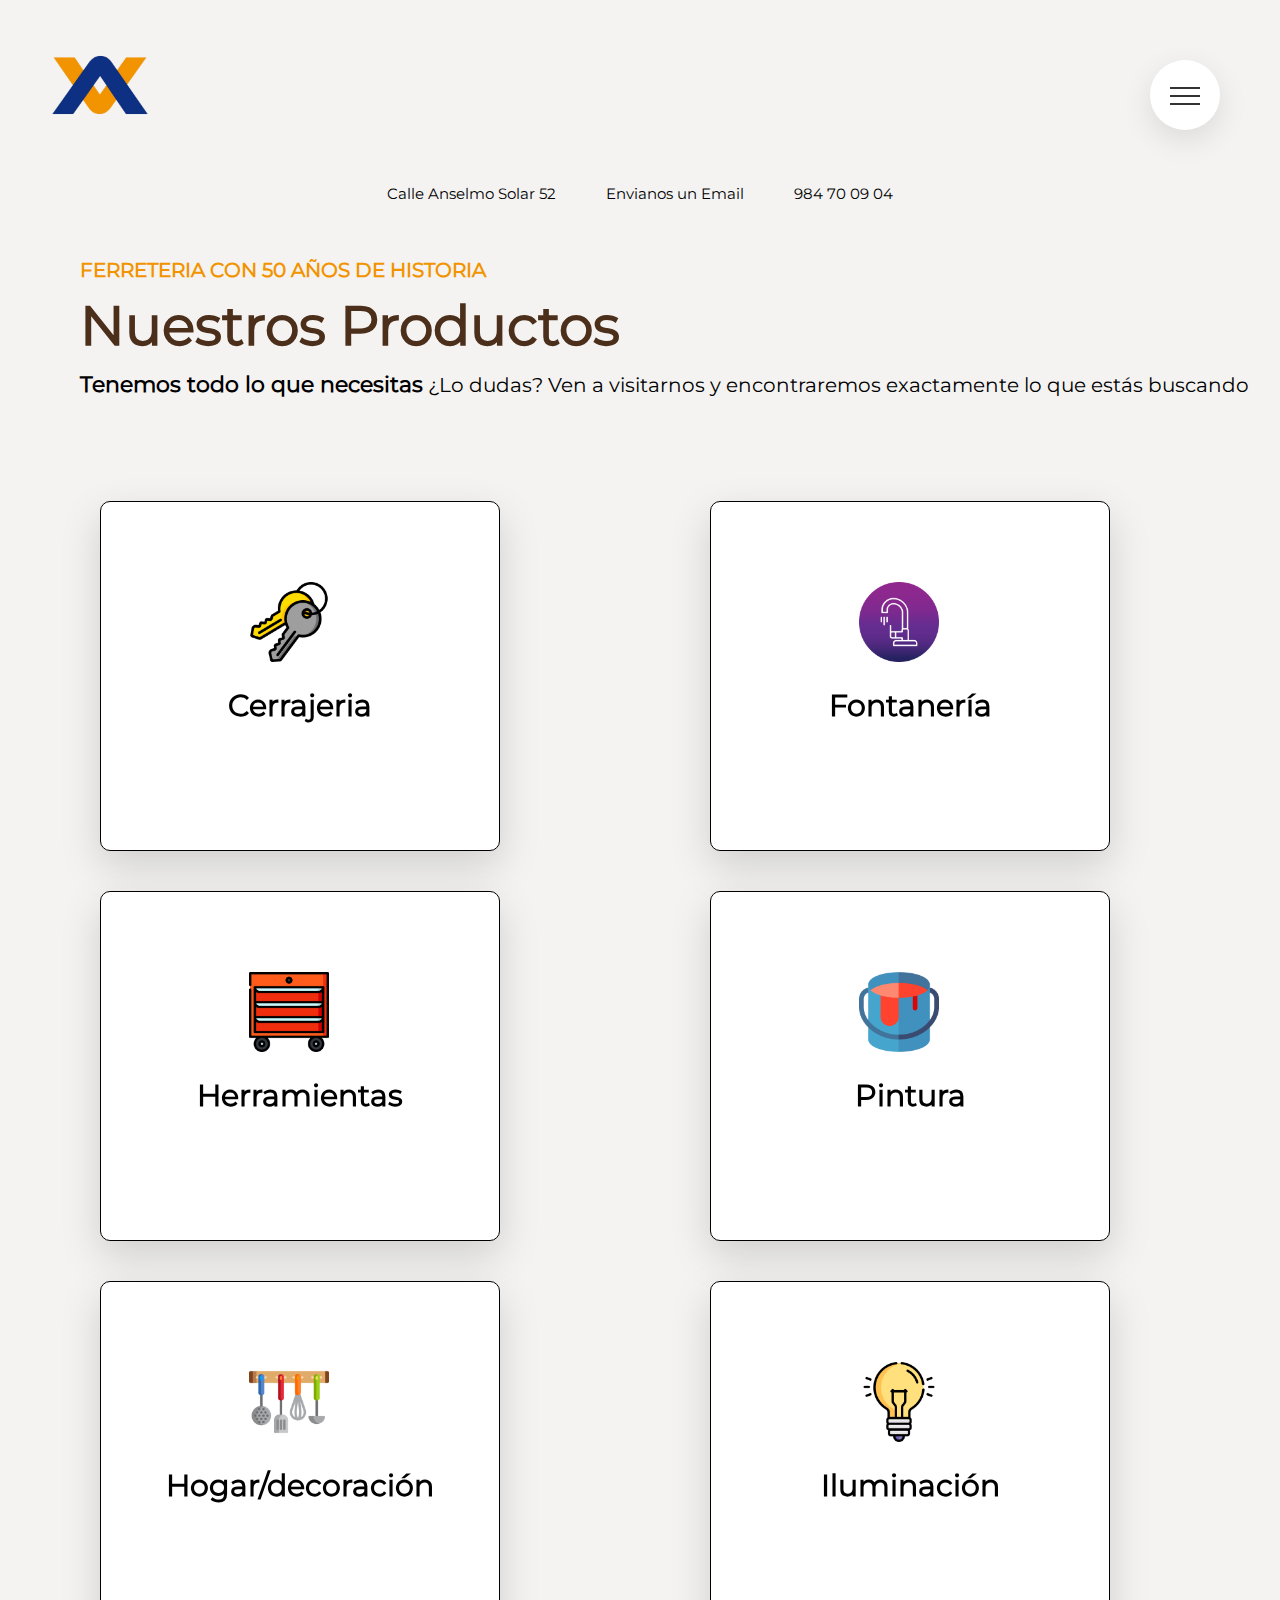
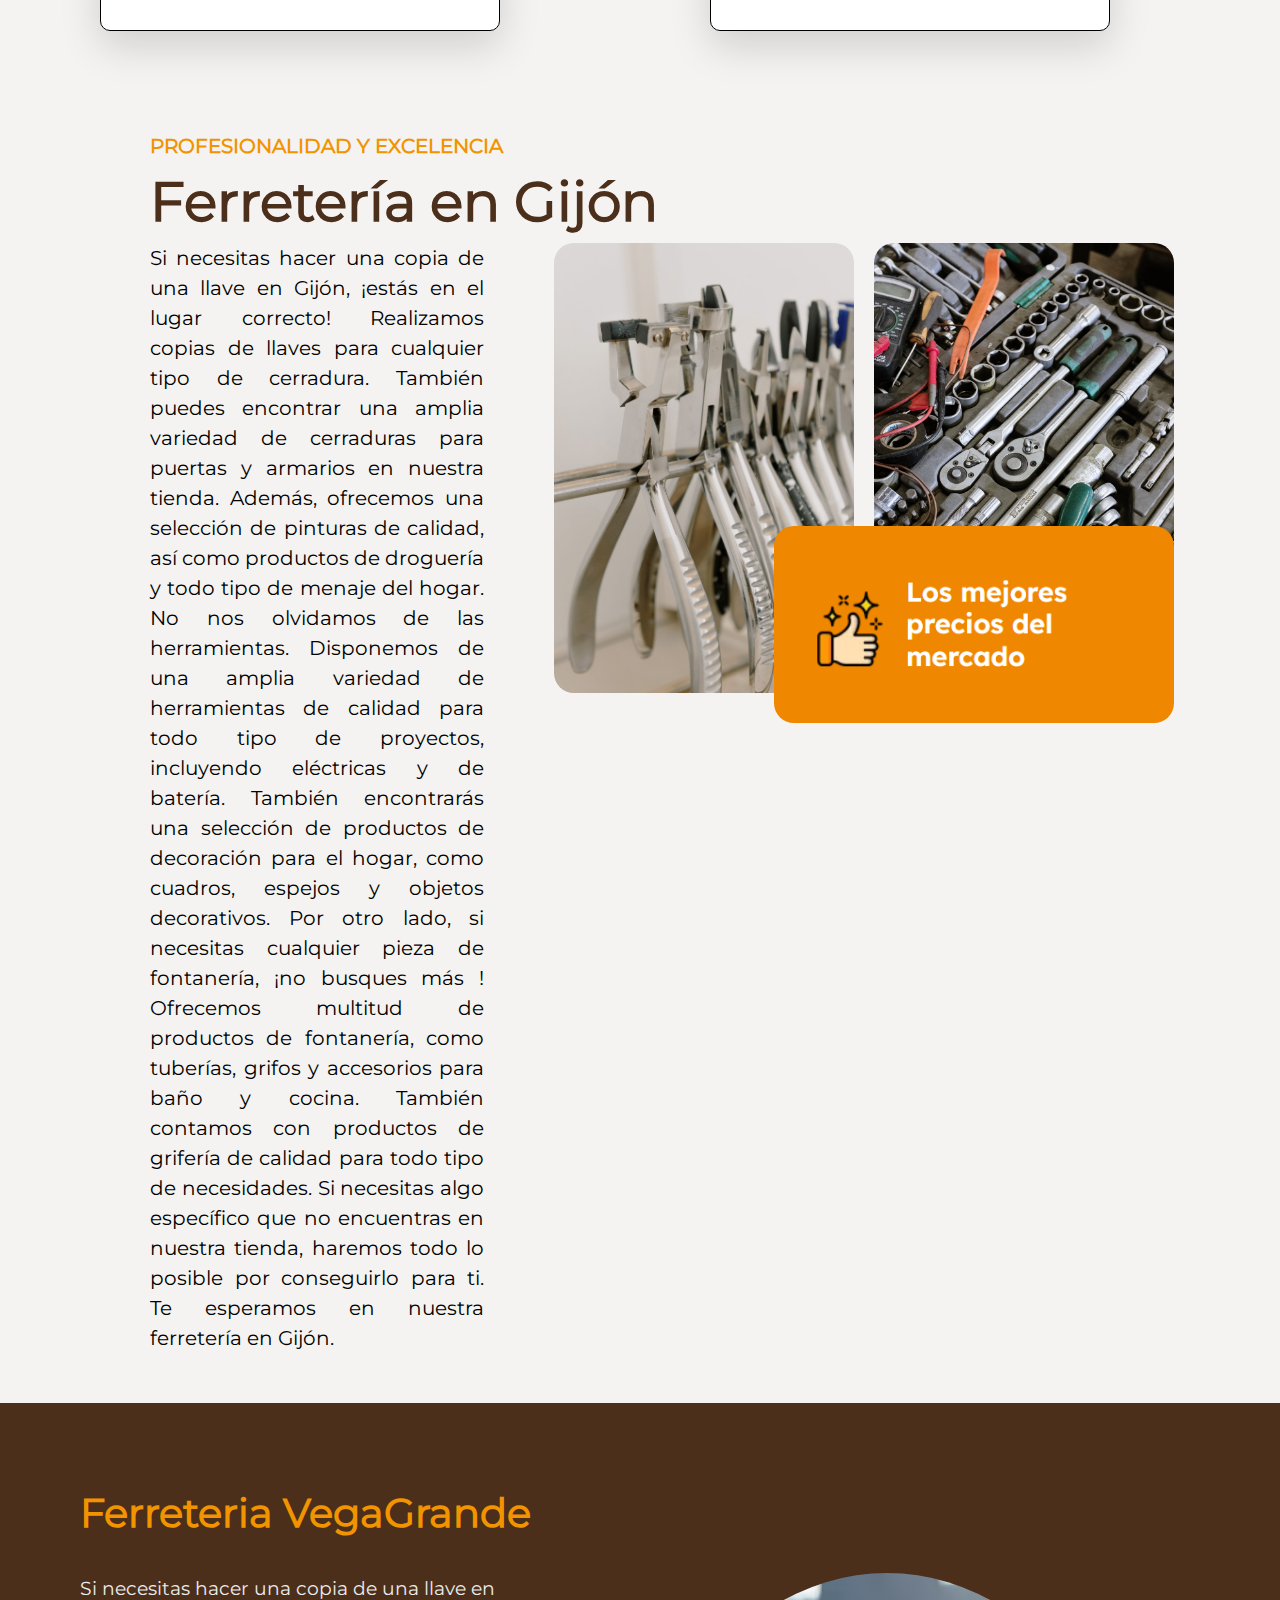
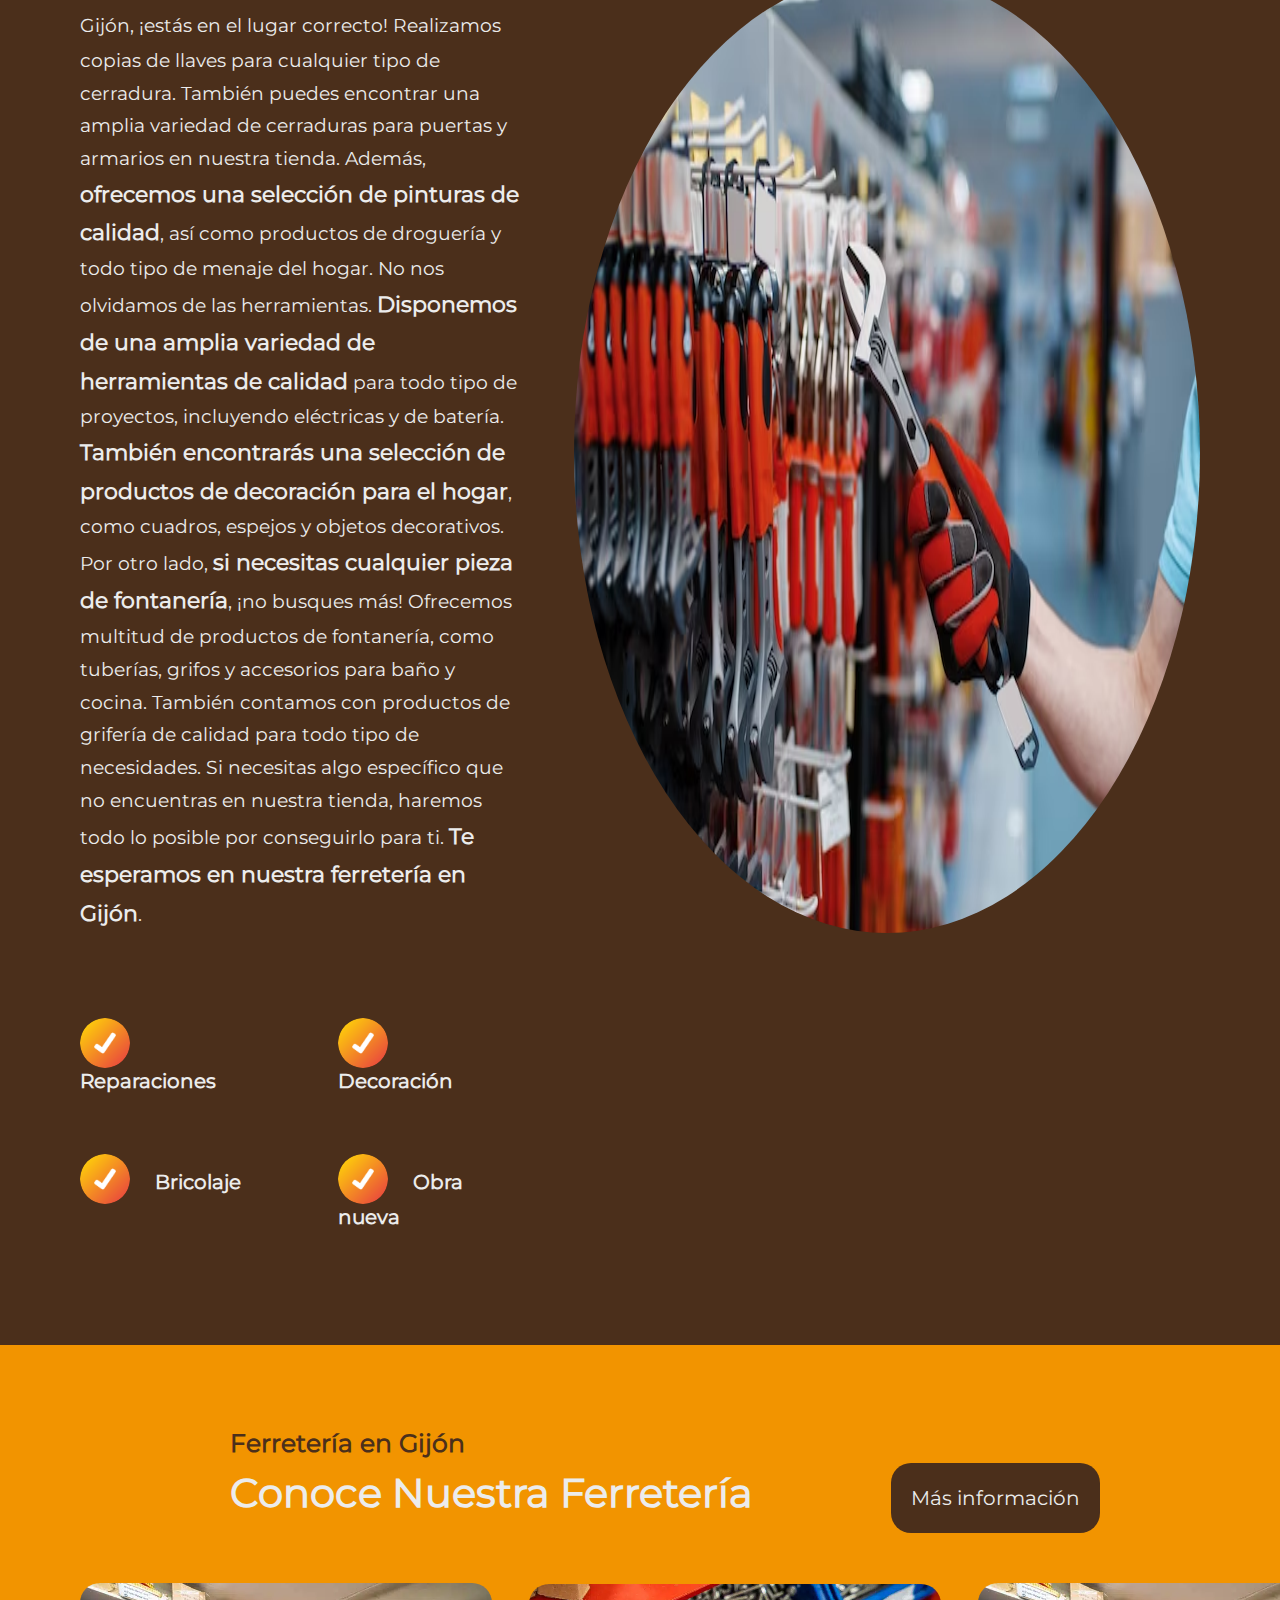
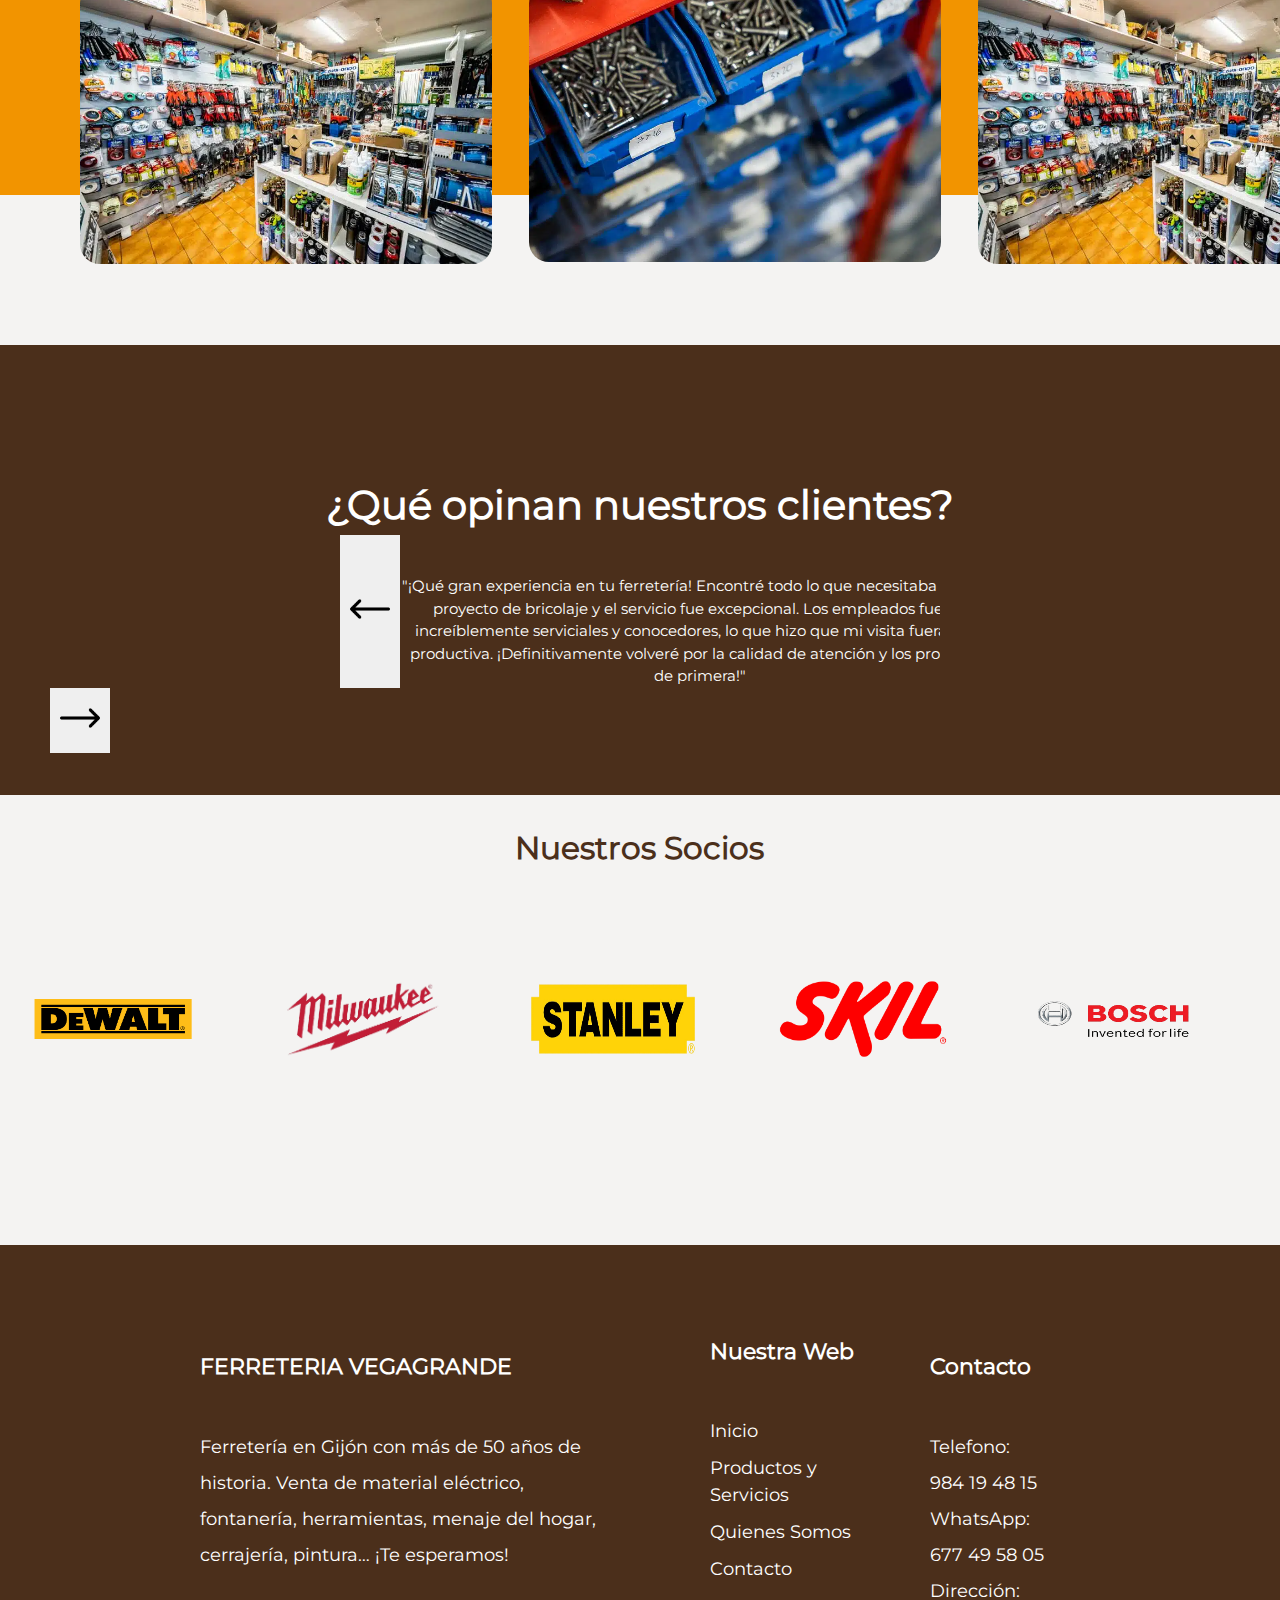
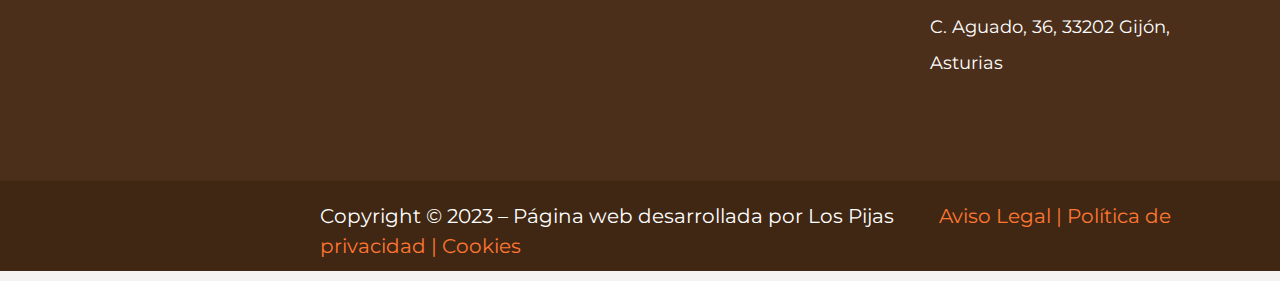
==== commit 68ccfa60: "Eliminado estilo redundante iconos" ====
--- a/index.html
+++ b/index.html
@@ -5,16 +5,7 @@
     <meta name="viewport" content="width=device-width, initial-scale=1.0" />
     <title>Ferreteria</title>
     <link rel="stylesheet" href="/styles/style.css" />
-
-    <link rel="stylesheet" href="/styles/slider.css">
-    <!--BOXIICONS CSS-->
-    <link href='https://unpkg.com/boxicons@2.1.4/css/boxicons.min.css' rel='stylesheet'>
-
-    <!--SWIPPER CSS-->
-    <link rel="stylesheet" href="/styles/swiper-bundle.min.css">
-
     <link rel="shortcut icon" href="favicon.ico" type="image/x-icon">
-
   </head>
   <body>
     <header>
@@ -67,7 +58,7 @@
         <a href="">Envianos un Email</a>
         <a href="">984 70 09 04</a>
       </section>
-
+      
       <section class="section-tours-title">
         <h3>FERRETERIA CON 50 AÑOS DE HISTORIA</h3>
         <h1>Nuestros Productos</h1>
@@ -324,7 +315,7 @@
         <h3>Ferretería en Gijón</h3>
         <div class="right-container">
             <h2>Conoce Nuestra Ferretería</h2>
-            <a href="/templates/contacto.html">Más información</a>
+            <a href="#">Más información</a>
         </div>
        
         <div class="meet-us__img-container">
@@ -335,50 +326,48 @@
         </div>
     </section>
 
-    <section class="container">
-      <div class="testimonial mySwiper">
-        <div class="testi-content swiper-wrapper">
-          <div class="slide swiper-slide">
-            <img src="assets/img/imagen1Empresario.jpg" alt="" class="image">
-            <p>"¡Qué gran experiencia en tu ferretería! Encontré todo lo que necesitaba para mi proyecto de bricolaje y el servicio fue excepcional. Los empleados fueron increíblemente serviciales y conocedores, lo que hizo que mi visita fuera muy productiva. ¡Definitivamente volveré por la calidad de atención y los productos de primera!"</p>
-            <i class='bx bxs-quote-left quote-icon'></i>
-            <div class="details">
-              <span class="name">Federico Gonzalez</span>
-              <span class="job">CEO Bosch</span> 
-            </div>
-          </div>
-          <div class="slide swiper-slide">
-            <img src="assets/img/imagen2Empresario.avif" alt="" class="image">
-            <p>Dependienta y dependientes como nadie, no pueden ser mas maja/os, siempre que voy me atienden estupendamente,
-                tienen de todo y a muy buen precio, comercio local comprad ahí!!!!.</p>
-            <i class='bx bxs-quote-left quote-icon'></i>
-            <div class="details">
-              <span class="name">Pablo Fernandez</span>
-              <span class="job">Stanley Group</span> 
-            </div>
-          </div>
-    
-          <div class="slide swiper-slide">
-            <img src="assets/img/imagen3Empresario.jpg" alt="" class="image">
-            <p>"Dependiente muy amable y atento. Tiene de todo, a buen precio y productos de calidad. Muy recomendable."</p>
-            <i class='bx bxs-quote-left quote-icon'></i>
-            <div class="details">
-              <span class="name">Victor Rodriguez</span>
-              <span class="job">Skil S.L</span> 
-            </div>
-          </div>
-          </div>
-          <div class="swiper-button-next nav-btn"></div>
-          <div class="swiper-button-prev nav-btn"></div>
-          <div class="swiper-pagination"></div>
-  
-        </div>
-        
-      </div>
-
-    </section>
-
-    
+    <section class="customers-reviews-section">
+        <h2 style="text-align: center">¿Qué opinan nuestros clientes?</h2>
+
+        <div id="slider-container">
+          <div id="slider">
+            <button onclick="prevSlide()" class="buttonSlide">
+              <img
+                src="/assets/img/felchaIzquierda.png"
+                alt="flechaIzquierda"
+                class="flecha"
+              />
+            </button>
+            <div class="slide">
+              
+              <p class="paragraph">
+                "¡Qué gran experiencia en tu ferretería! Encontré todo lo que necesitaba para mi proyecto de bricolaje y el servicio fue excepcional. Los empleados fueron increíblemente serviciales y conocedores, lo que hizo que mi visita fuera muy productiva. ¡Definitivamente volveré por la calidad de atención y los productos de primera!"
+              </p>
+            </div>
+            <div class="slide">
+              <p class="paragraph">
+                Dependienta y dependientes como nadie, no pueden ser mas maja/os, siempre que voy me atienden estupendamente,
+                tienen de todo y a muy buen precio, comercio local comprad ahí!!!!.
+              </p>
+            </div>
+            <div class="slide">
+              <p class="paragraph">
+                Dependiente muy amable y atento. Tiene de todo, a buen precio y productos de calidad. Muy recomendable.
+              </p>
+            </div>
+          </div>
+        </div>
+
+       
+        <button onclick="nextSlide()" class="buttonSlide">
+          <img
+            src="/assets/img/flechaDerecha.png"
+            alt="flechaDerecha"
+            class="flecha"
+          />
+        </button>
+      </section>
+     
       <section class="SlideLogo">
         <div class="heading">
           <h1>Nuestros Socios</h1>
@@ -531,9 +520,6 @@
         </p>         
       </div>     
     </section>
-
-    <!--SWIPPER JS-->
-    <script src="scripts/swiper-bundle.min.js"></script>
     <script src="scripts/slider.js"></script>
   </body>
 </html>
--- a/styles/style.css
+++ b/styles/style.css
@@ -59,7 +59,6 @@
     line-height: 1.5;
     overflow-x: hidden;
 }
-
 
 
 header img{
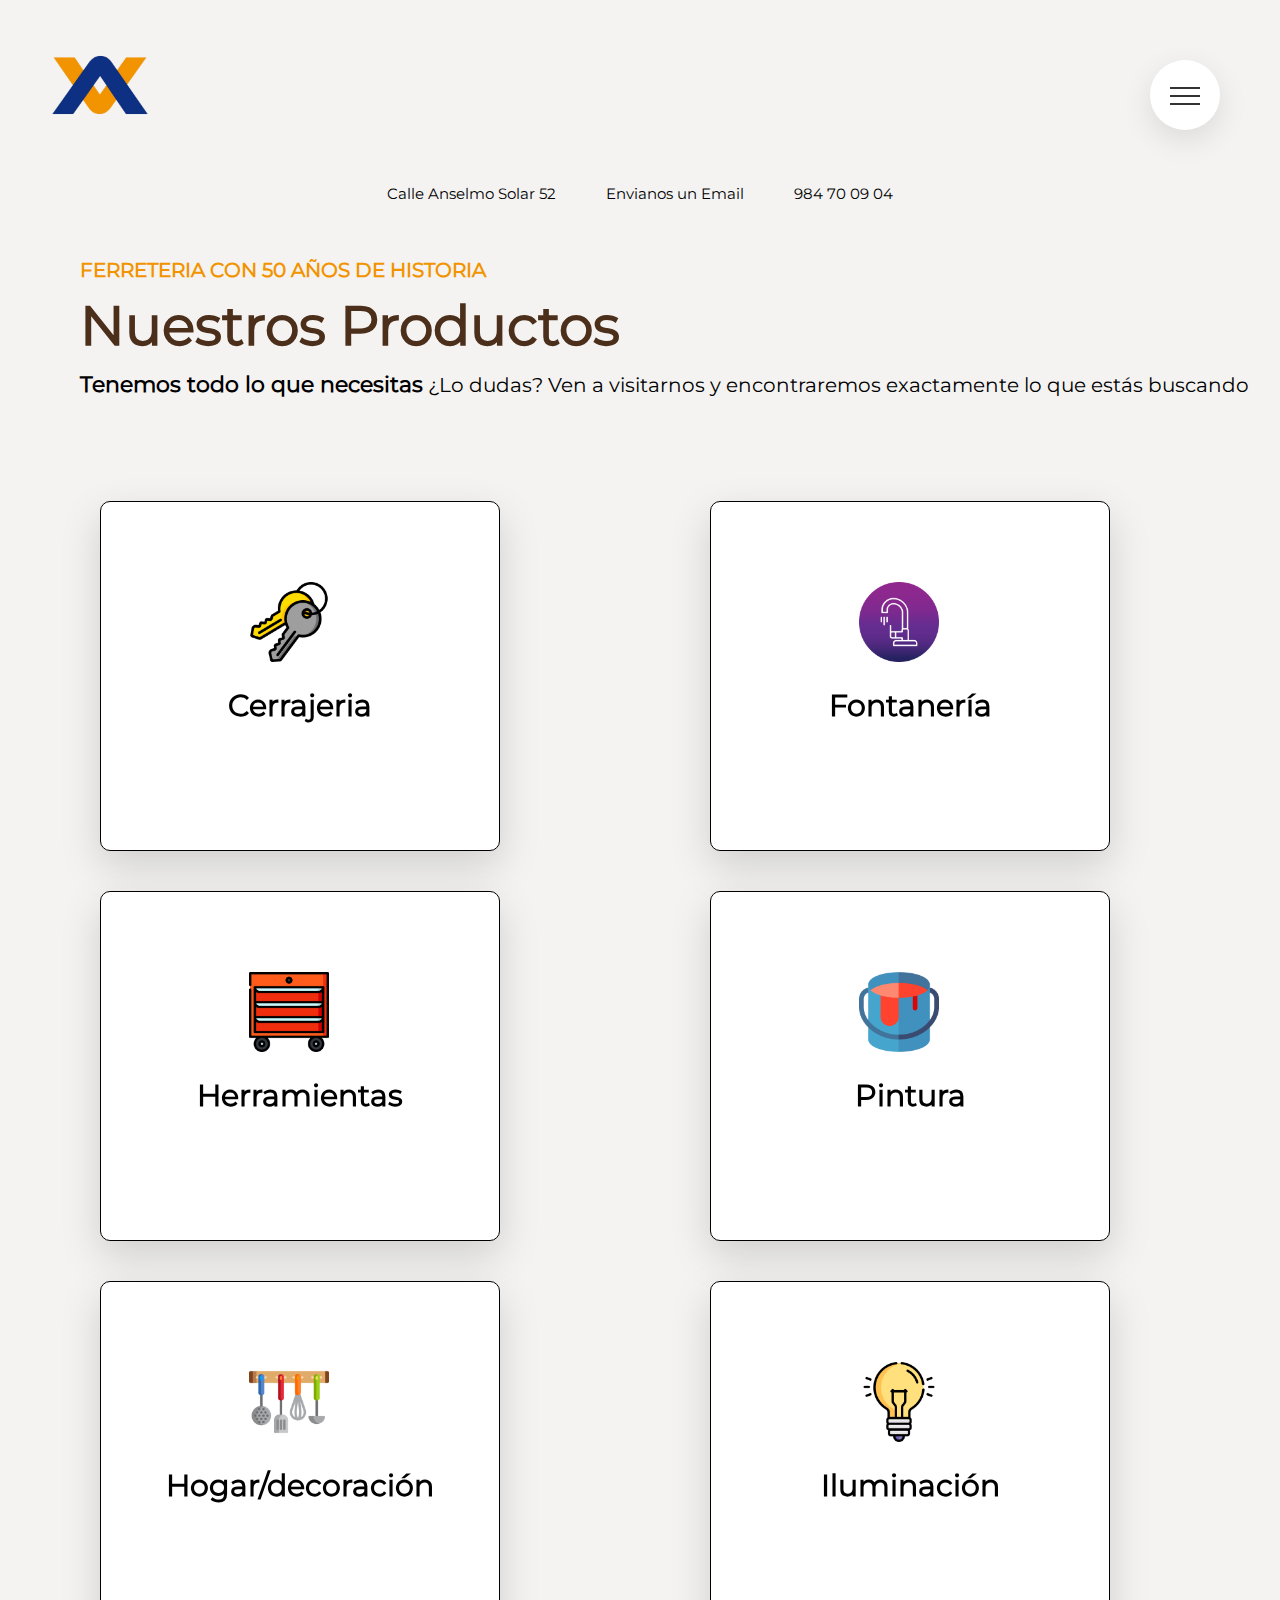
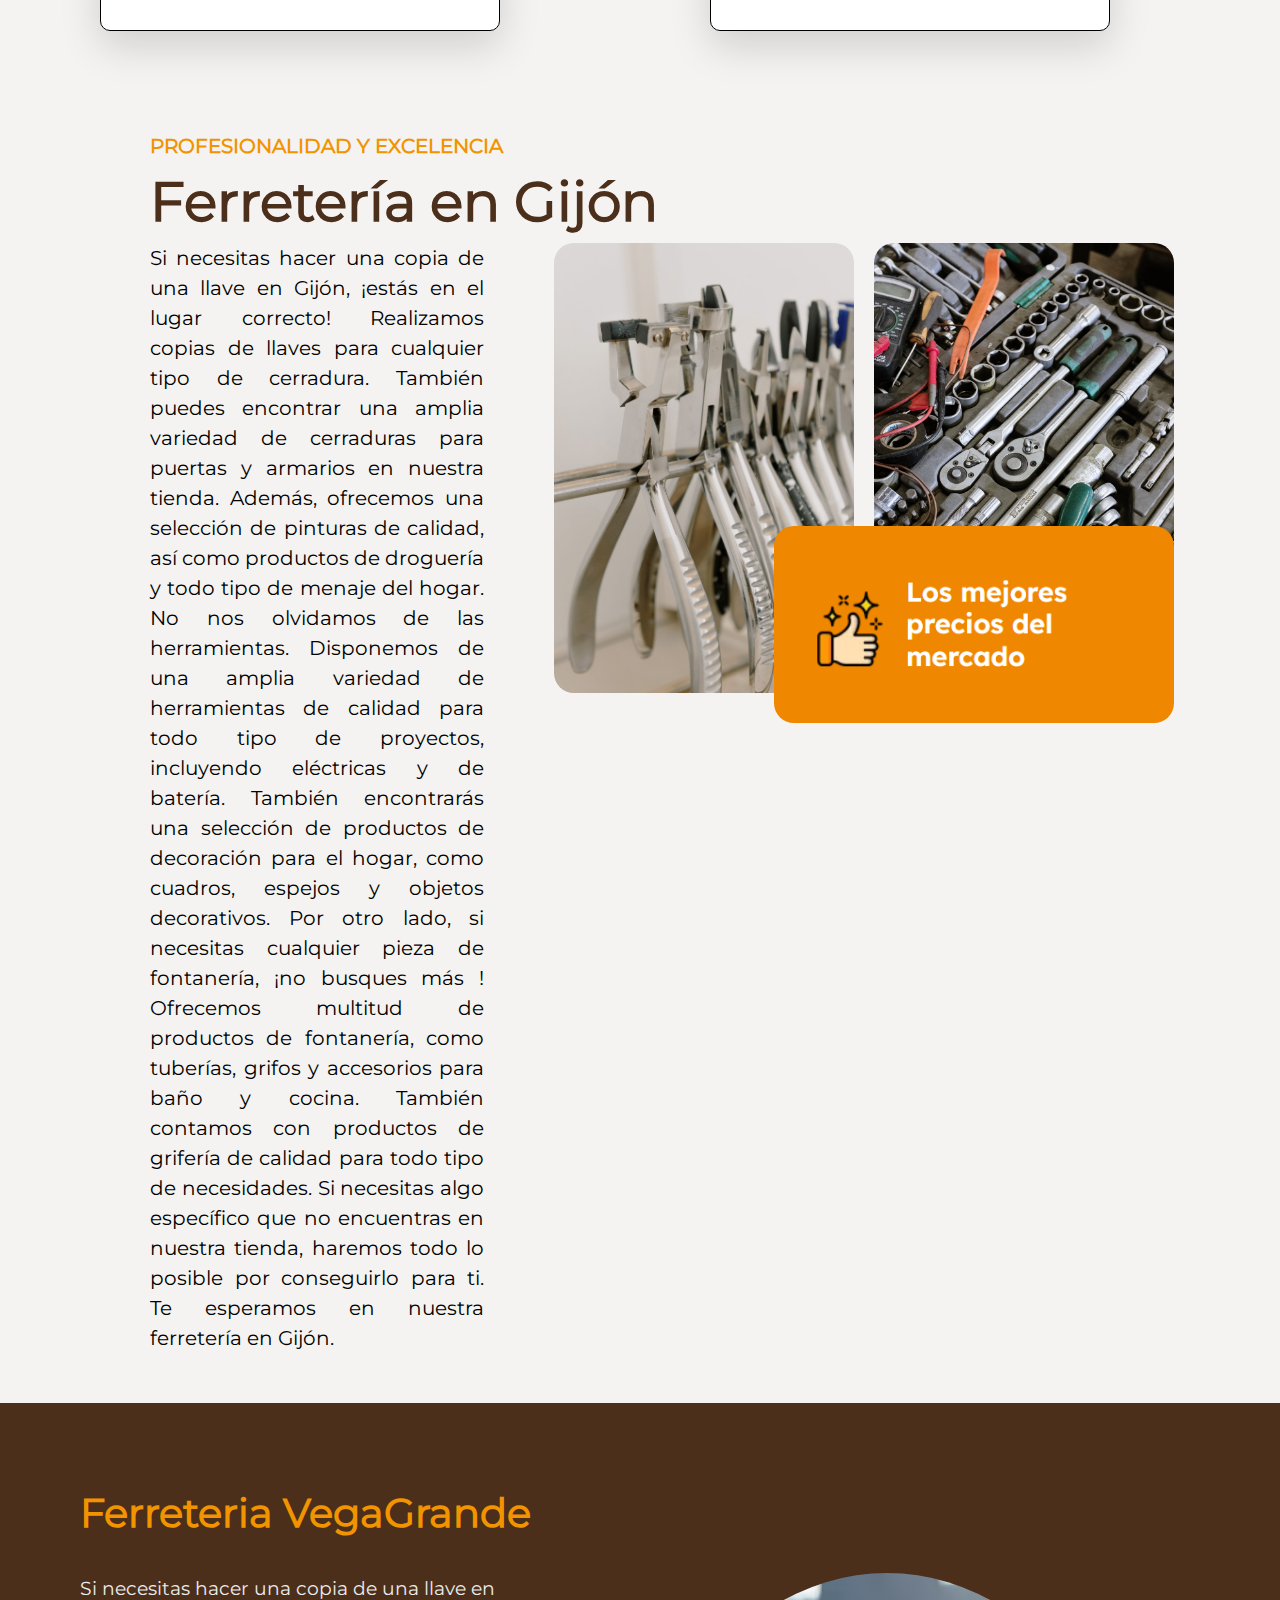
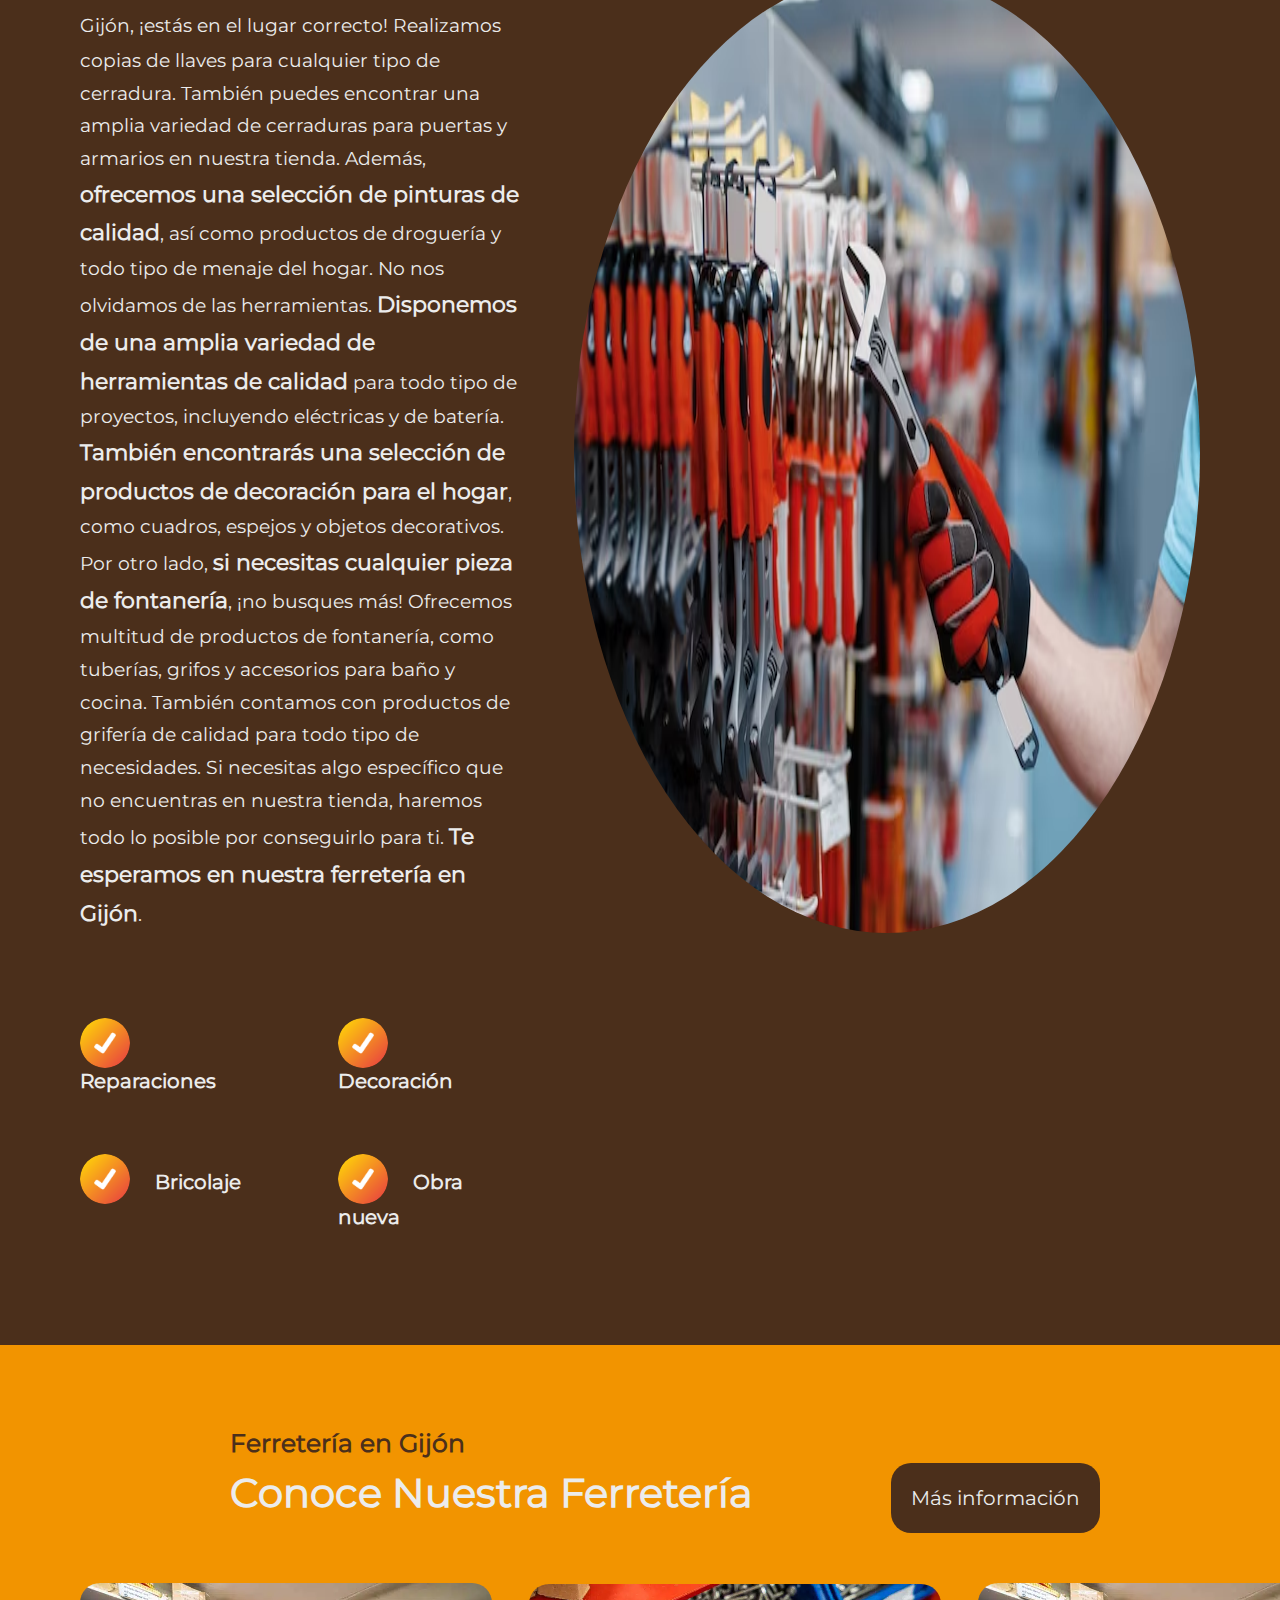
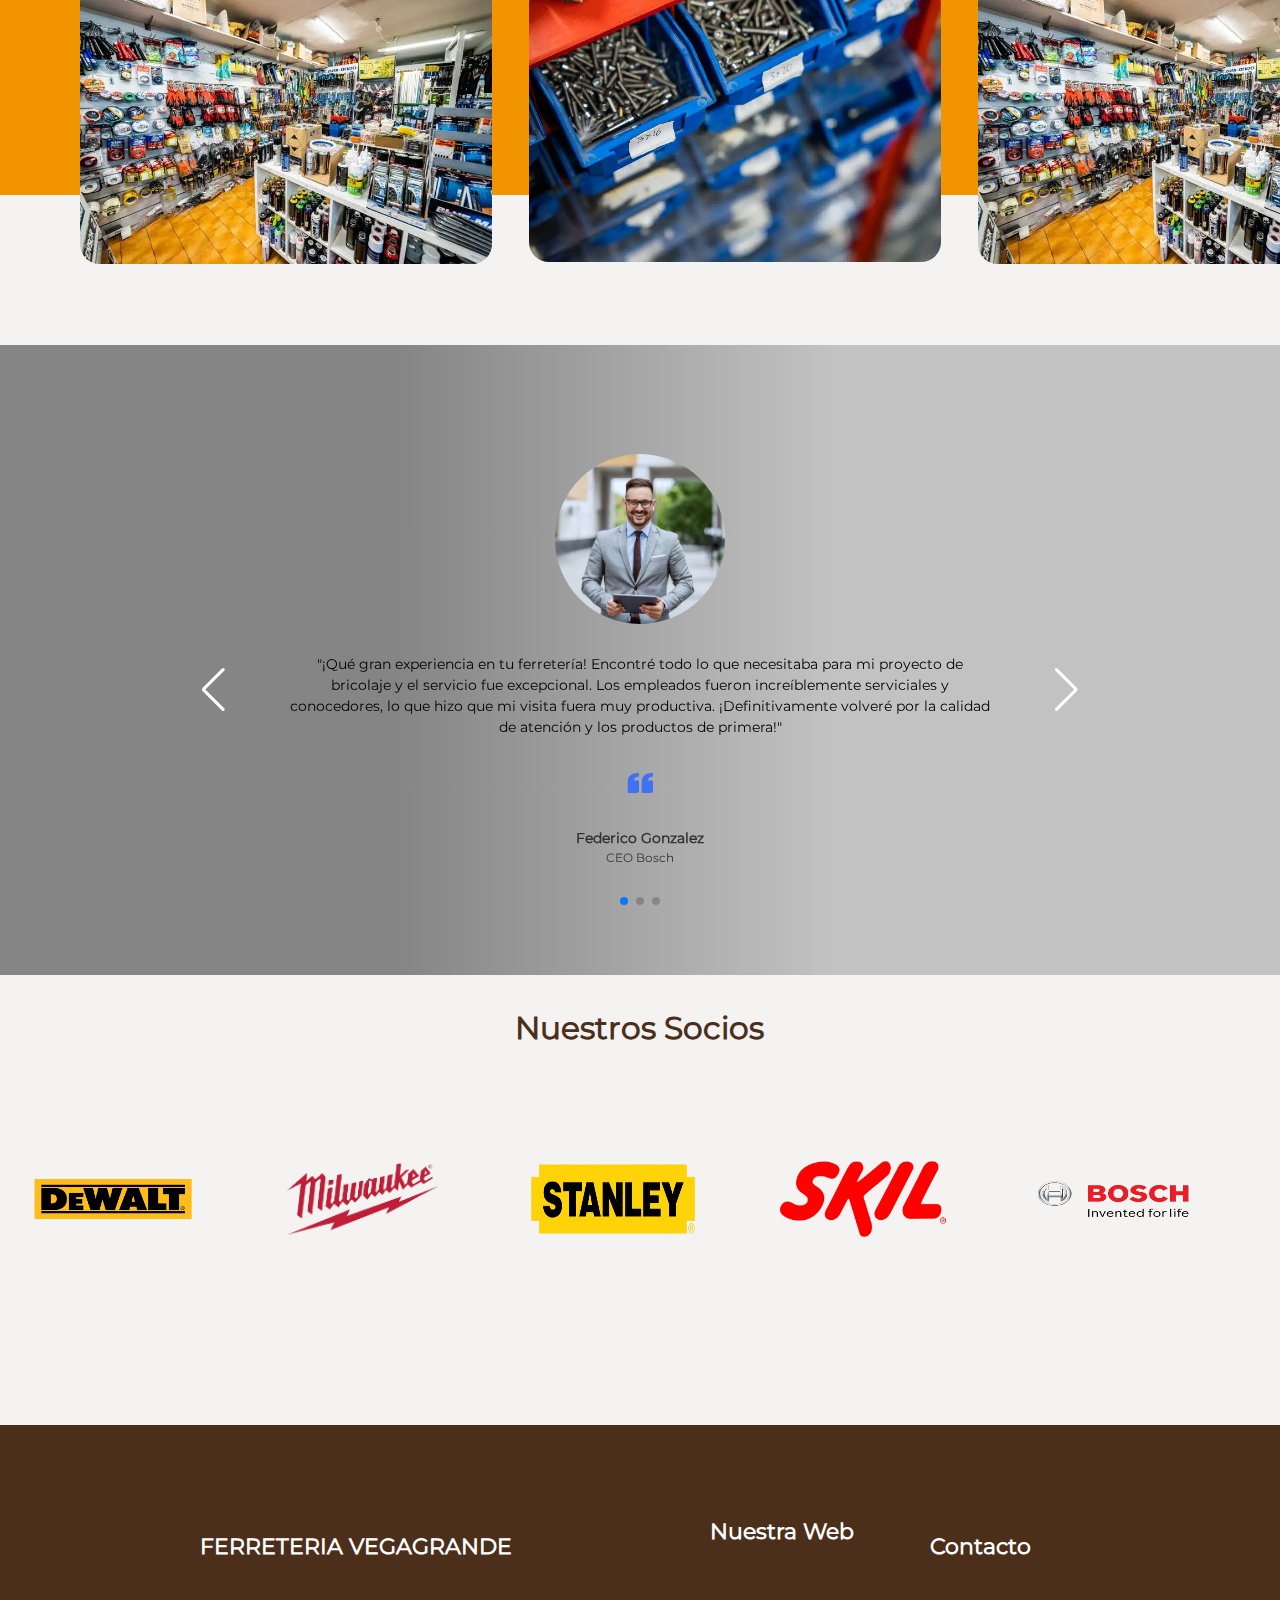
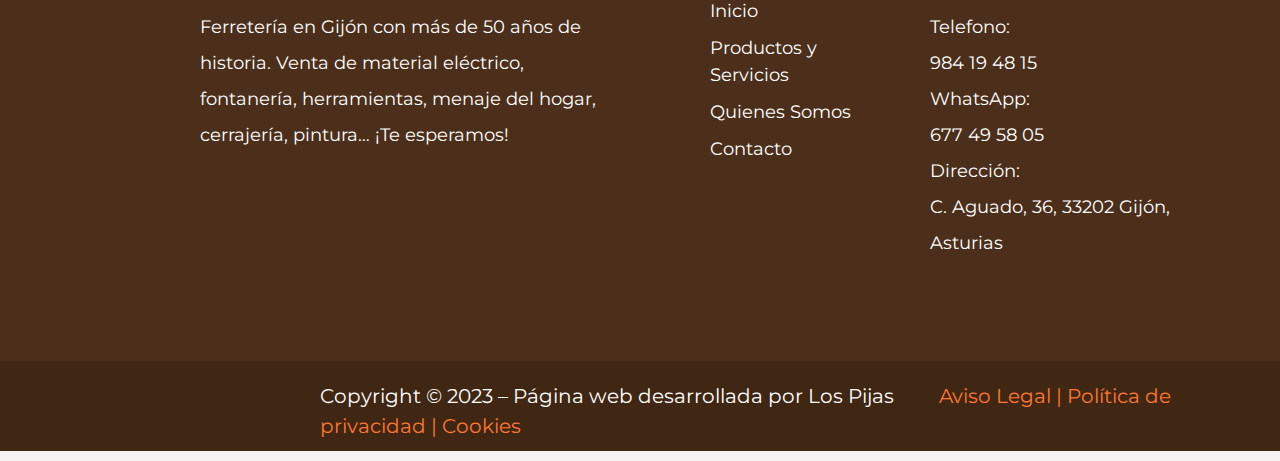
==== commit 9259233c: "Merge branch 'main' of https://github.com/Pabloglezr8/Ferreteria" ====
--- a/index.html
+++ b/index.html
@@ -5,7 +5,16 @@
     <meta name="viewport" content="width=device-width, initial-scale=1.0" />
     <title>Ferreteria</title>
     <link rel="stylesheet" href="/styles/style.css" />
+
+    <link rel="stylesheet" href="/styles/slider.css">
+    <!--BOXIICONS CSS-->
+    <link href='https://unpkg.com/boxicons@2.1.4/css/boxicons.min.css' rel='stylesheet'>
+
+    <!--SWIPPER CSS-->
+    <link rel="stylesheet" href="/styles/swiper-bundle.min.css">
+
     <link rel="shortcut icon" href="favicon.ico" type="image/x-icon">
+
   </head>
   <body>
     <header>
@@ -315,7 +324,7 @@
         <h3>Ferretería en Gijón</h3>
         <div class="right-container">
             <h2>Conoce Nuestra Ferretería</h2>
-            <a href="#">Más información</a>
+            <a href="/templates/contacto.html">Más información</a>
         </div>
        
         <div class="meet-us__img-container">
@@ -326,48 +335,50 @@
         </div>
     </section>
 
-    <section class="customers-reviews-section">
-        <h2 style="text-align: center">¿Qué opinan nuestros clientes?</h2>
-
-        <div id="slider-container">
-          <div id="slider">
-            <button onclick="prevSlide()" class="buttonSlide">
-              <img
-                src="/assets/img/felchaIzquierda.png"
-                alt="flechaIzquierda"
-                class="flecha"
-              />
-            </button>
-            <div class="slide">
-              
-              <p class="paragraph">
-                "¡Qué gran experiencia en tu ferretería! Encontré todo lo que necesitaba para mi proyecto de bricolaje y el servicio fue excepcional. Los empleados fueron increíblemente serviciales y conocedores, lo que hizo que mi visita fuera muy productiva. ¡Definitivamente volveré por la calidad de atención y los productos de primera!"
-              </p>
-            </div>
-            <div class="slide">
-              <p class="paragraph">
-                Dependienta y dependientes como nadie, no pueden ser mas maja/os, siempre que voy me atienden estupendamente,
-                tienen de todo y a muy buen precio, comercio local comprad ahí!!!!.
-              </p>
-            </div>
-            <div class="slide">
-              <p class="paragraph">
-                Dependiente muy amable y atento. Tiene de todo, a buen precio y productos de calidad. Muy recomendable.
-              </p>
-            </div>
-          </div>
-        </div>
-
-       
-        <button onclick="nextSlide()" class="buttonSlide">
-          <img
-            src="/assets/img/flechaDerecha.png"
-            alt="flechaDerecha"
-            class="flecha"
-          />
-        </button>
-      </section>
-     
+    <section class="container">
+      <div class="testimonial mySwiper">
+        <div class="testi-content swiper-wrapper">
+          <div class="slide swiper-slide">
+            <img src="assets/img/imagen1Empresario.jpg" alt="" class="image">
+            <p>"¡Qué gran experiencia en tu ferretería! Encontré todo lo que necesitaba para mi proyecto de bricolaje y el servicio fue excepcional. Los empleados fueron increíblemente serviciales y conocedores, lo que hizo que mi visita fuera muy productiva. ¡Definitivamente volveré por la calidad de atención y los productos de primera!"</p>
+            <i class='bx bxs-quote-left quote-icon'></i>
+            <div class="details">
+              <span class="name">Federico Gonzalez</span>
+              <span class="job">CEO Bosch</span> 
+            </div>
+          </div>
+          <div class="slide swiper-slide">
+            <img src="assets/img/imagen2Empresario.avif" alt="" class="image">
+            <p>Dependienta y dependientes como nadie, no pueden ser mas maja/os, siempre que voy me atienden estupendamente,
+                tienen de todo y a muy buen precio, comercio local comprad ahí!!!!.</p>
+            <i class='bx bxs-quote-left quote-icon'></i>
+            <div class="details">
+              <span class="name">Pablo Fernandez</span>
+              <span class="job">Stanley Group</span> 
+            </div>
+          </div>
+    
+          <div class="slide swiper-slide">
+            <img src="assets/img/imagen3Empresario.jpg" alt="" class="image">
+            <p>"Dependiente muy amable y atento. Tiene de todo, a buen precio y productos de calidad. Muy recomendable."</p>
+            <i class='bx bxs-quote-left quote-icon'></i>
+            <div class="details">
+              <span class="name">Victor Rodriguez</span>
+              <span class="job">Skil S.L</span> 
+            </div>
+          </div>
+          </div>
+          <div class="swiper-button-next nav-btn"></div>
+          <div class="swiper-button-prev nav-btn"></div>
+          <div class="swiper-pagination"></div>
+  
+        </div>
+        
+      </div>
+
+    </section>
+
+    
       <section class="SlideLogo">
         <div class="heading">
           <h1>Nuestros Socios</h1>
@@ -520,6 +531,9 @@
         </p>         
       </div>     
     </section>
+
+    <!--SWIPPER JS-->
+    <script src="scripts/swiper-bundle.min.js"></script>
     <script src="scripts/slider.js"></script>
   </body>
 </html>
--- a/styles/slider.css
+++ b/styles/slider.css
@@ -0,0 +1,111 @@
+*{
+    margin: 0;
+    padding: 0;
+    box-sizing: border-box;
+}
+
+.container{
+    height: 70vh;
+    width: 100%;
+    display: flex;
+    align-items: center;
+    justify-content: center;
+    background: rgb(133,133,133);
+background: linear-gradient(90deg, rgba(133,133,133,1) 31%, rgba(194,194,194,1) 65%);
+    color: black;
+}
+
+.testimonial{
+    position: relative;
+    max-width: 900px;
+    width:100%;
+    padding: 50px 0;
+    overflow: hidden;
+    
+}
+
+.testimonial .image{
+    height: 170px;
+    width: 170px;
+    object-fit: cover;
+    border-radius: 50%;
+    
+}
+
+.testimonial .slide{
+    display: flex;
+    align-items: center;
+    justify-content: center;
+    flex-direction: column;
+    row-gap: 30px;
+    height: 100%;
+    width: 100%;
+
+}
+
+.slide p{
+    text-align: center;
+    padding: 0 100px ;
+    font-size: 14px;
+    font-weight: 400;
+    color: black;
+}
+
+.slide .quote-icon{
+    font-size: 30px;
+    color: #4070f4;
+}
+
+.slide .details{
+    display: flex;
+    flex-direction: column;
+    align-items: center;
+}
+
+.details .name{
+    font-size: 14px;
+    font-weight: 600;
+    color: #333;;
+}
+
+.details .job{
+    font-size: 12px;
+    font-weight: 400;
+    color: #333;;
+}
+
+.nav-btn{
+    height: 40px;
+    width: 40px;
+    border-radius: 50%;
+    transform: translateY(30px);
+    color: #333;
+    transition: 0.2s ;
+}
+
+.nav-btn:hover{
+    background-color: rgb(0, 0, 0,0.2) ;
+}
+
+.nav-btn::after,
+.nav-btn::before{
+    font-size: 20px;
+    color: #fff;
+}
+
+.swipper-pagination-bullet{
+    background-color: rgb(3, 3, 3);
+}
+
+.swipper-pagination-activate{
+    background-color: #4070f4;
+}
+
+@media screen and (max-width: 768px){
+    .nav-btn{
+        display: none ;
+    }
+    .slide p{
+        padding: 0 20px ;
+    }   
+}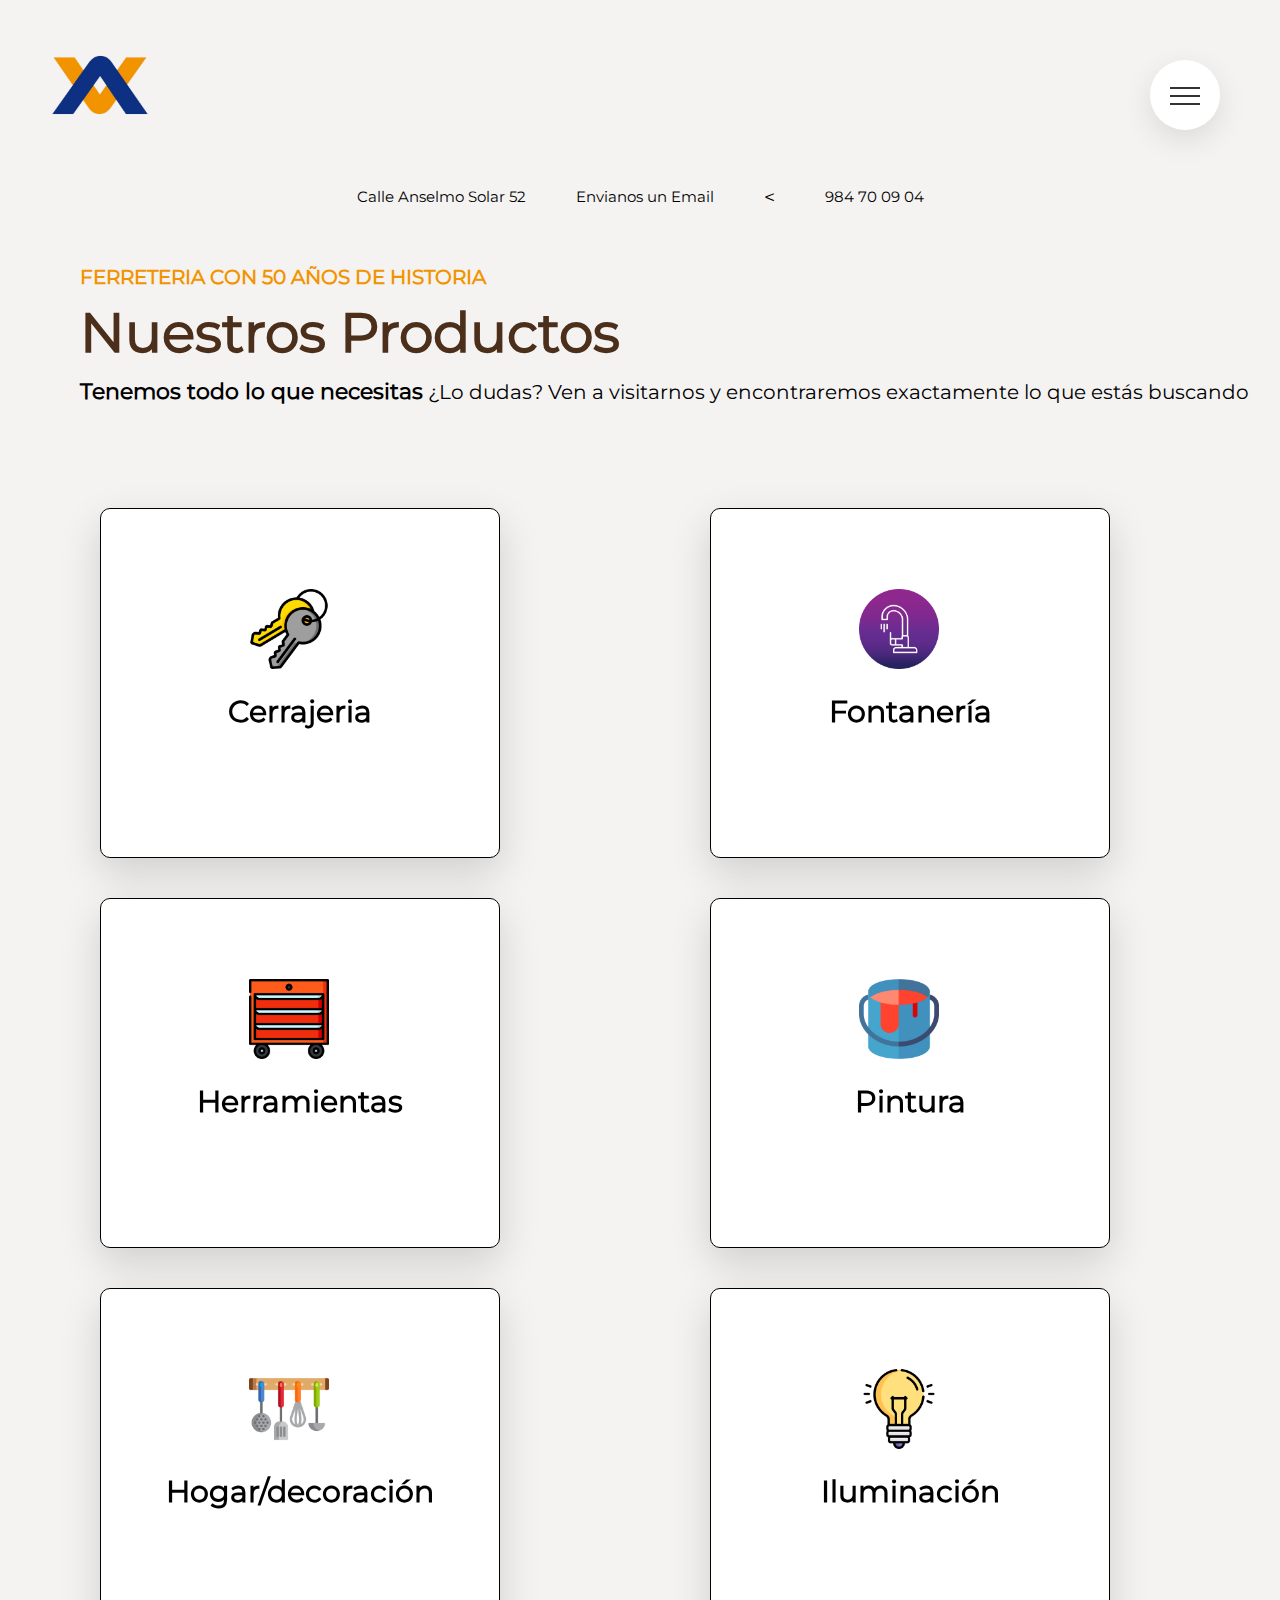
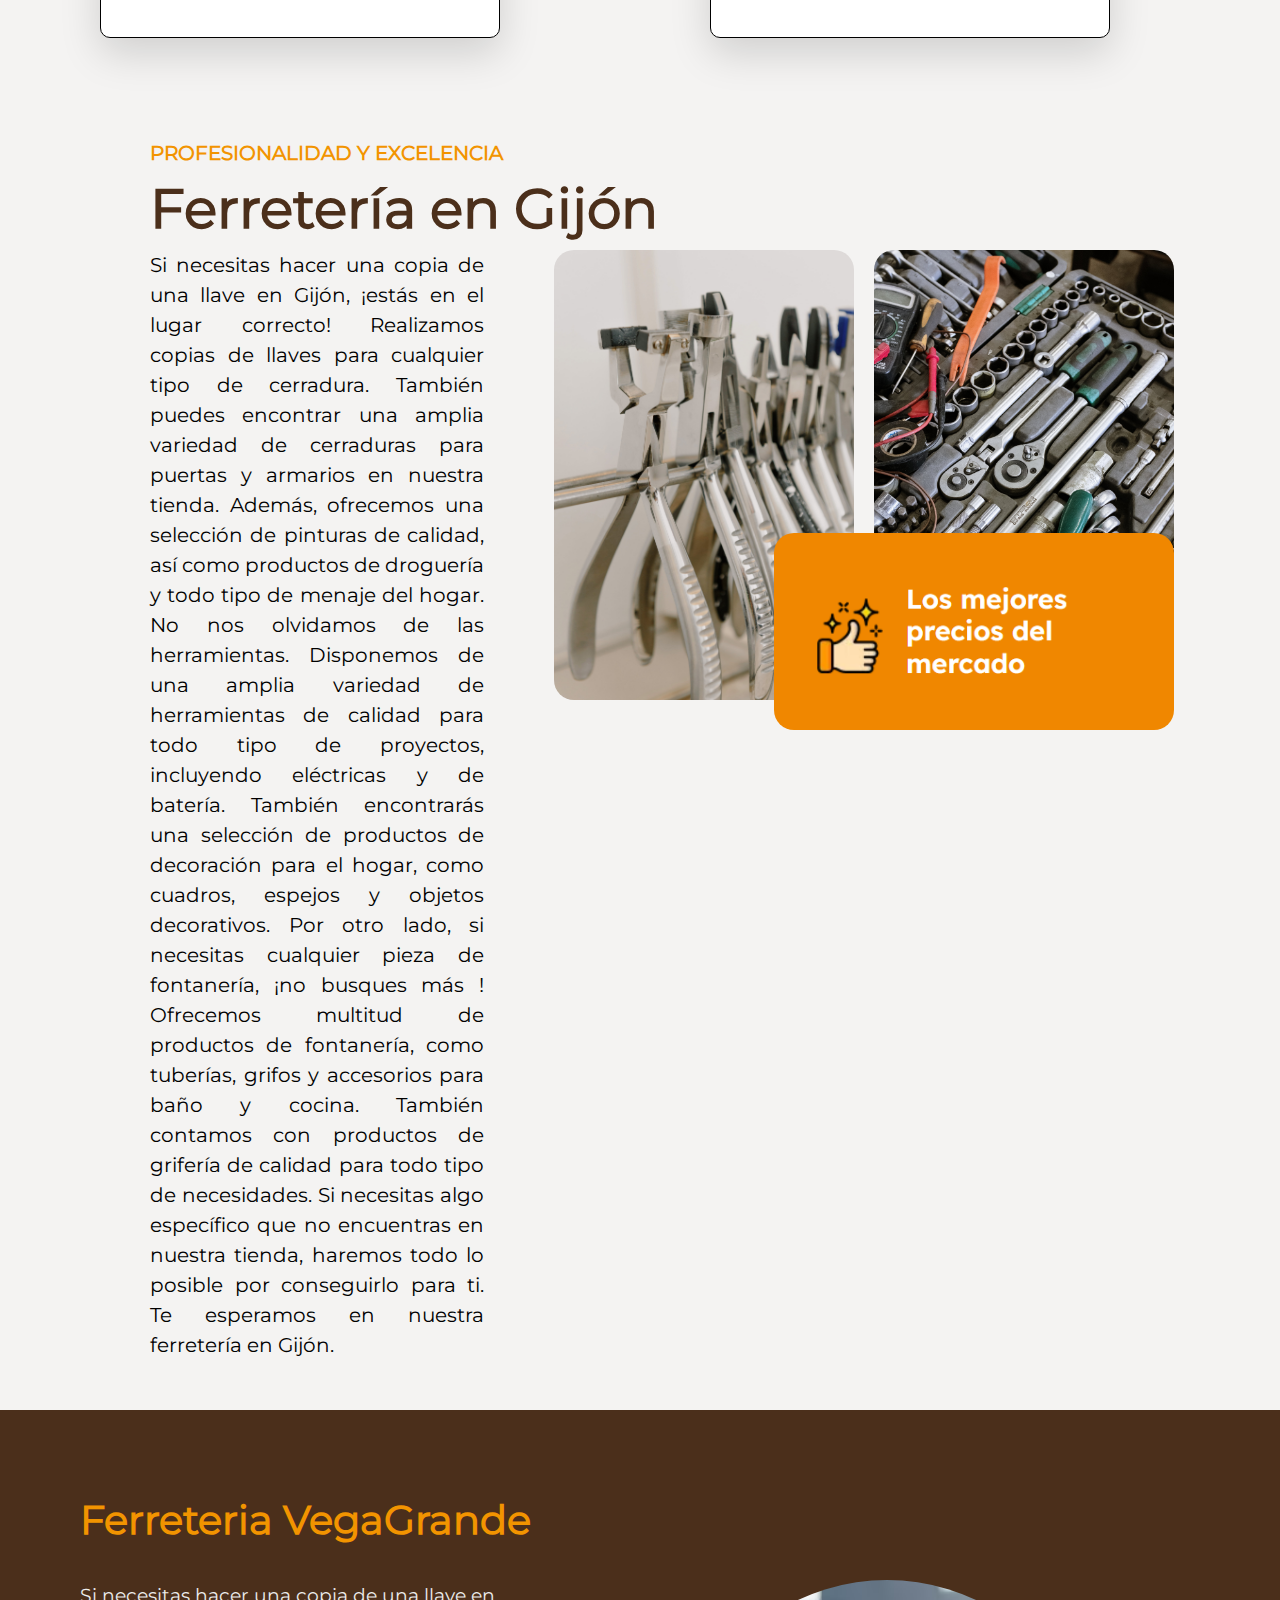
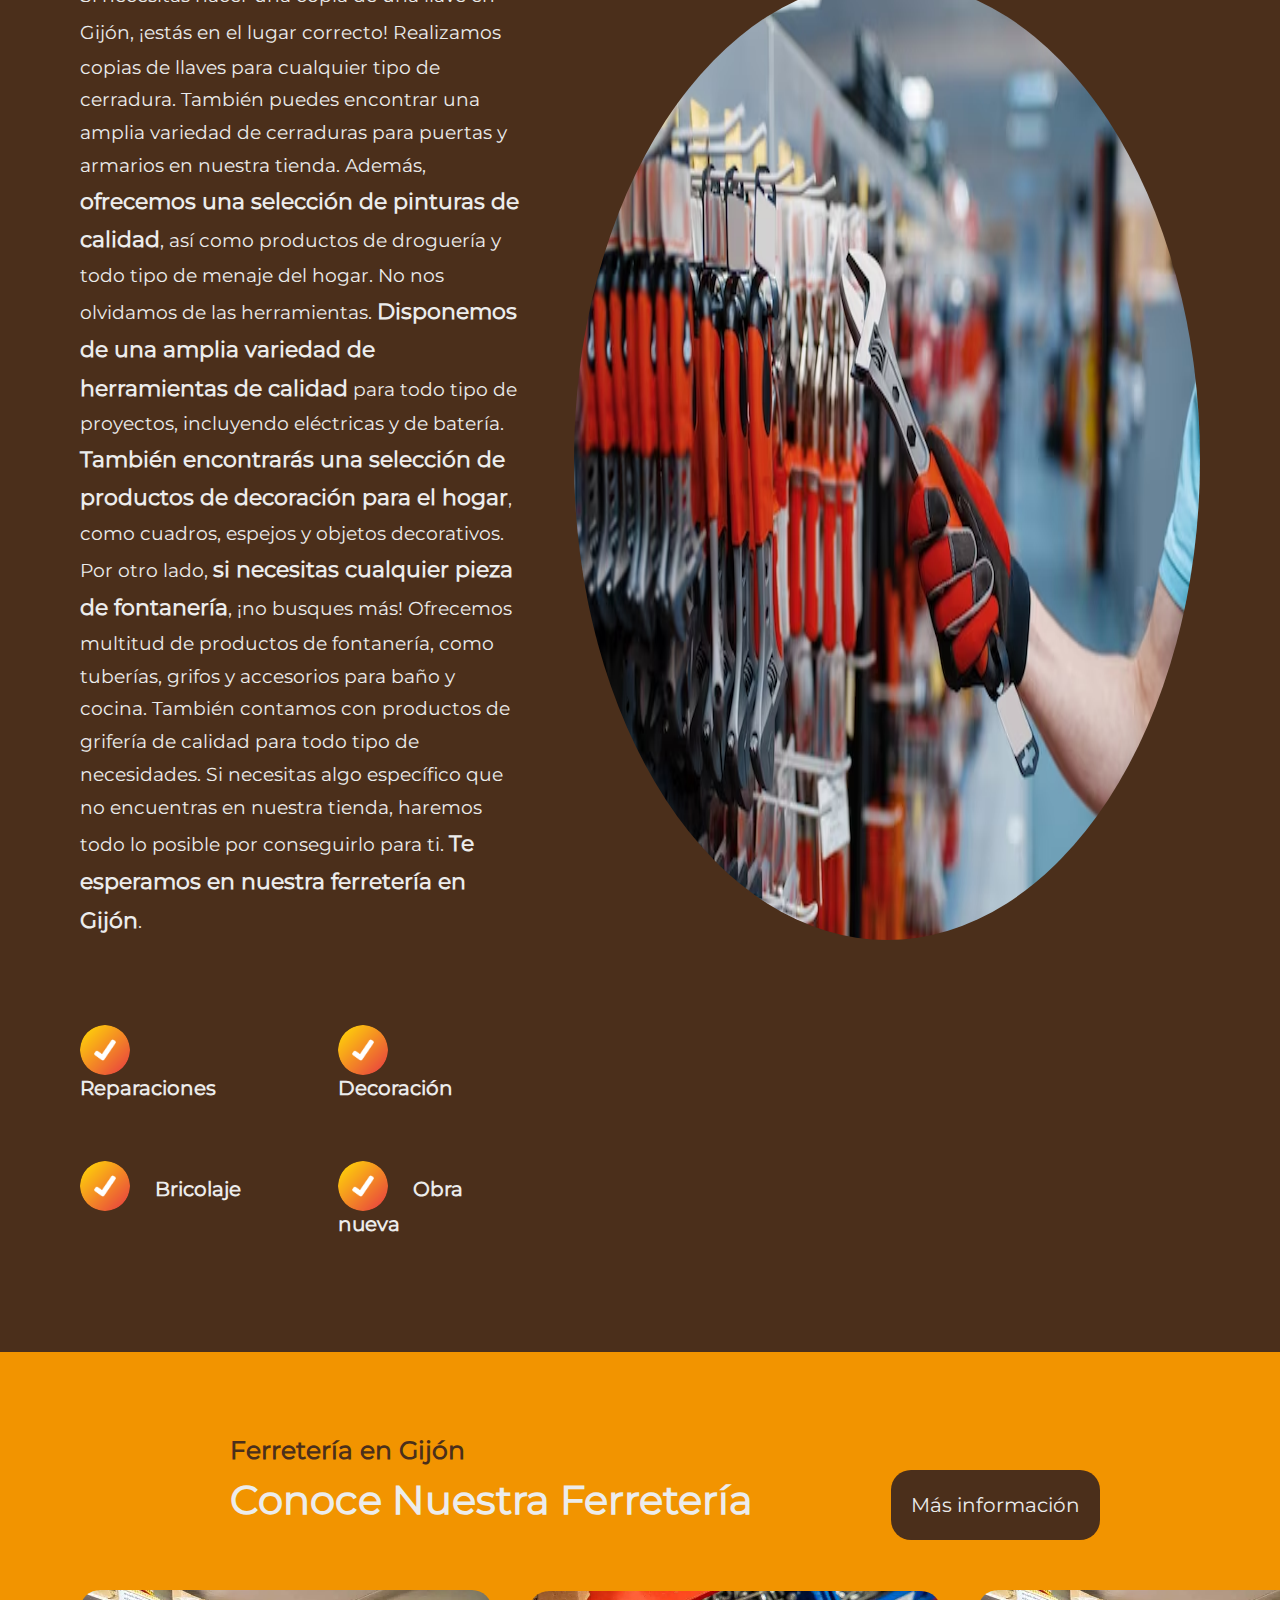
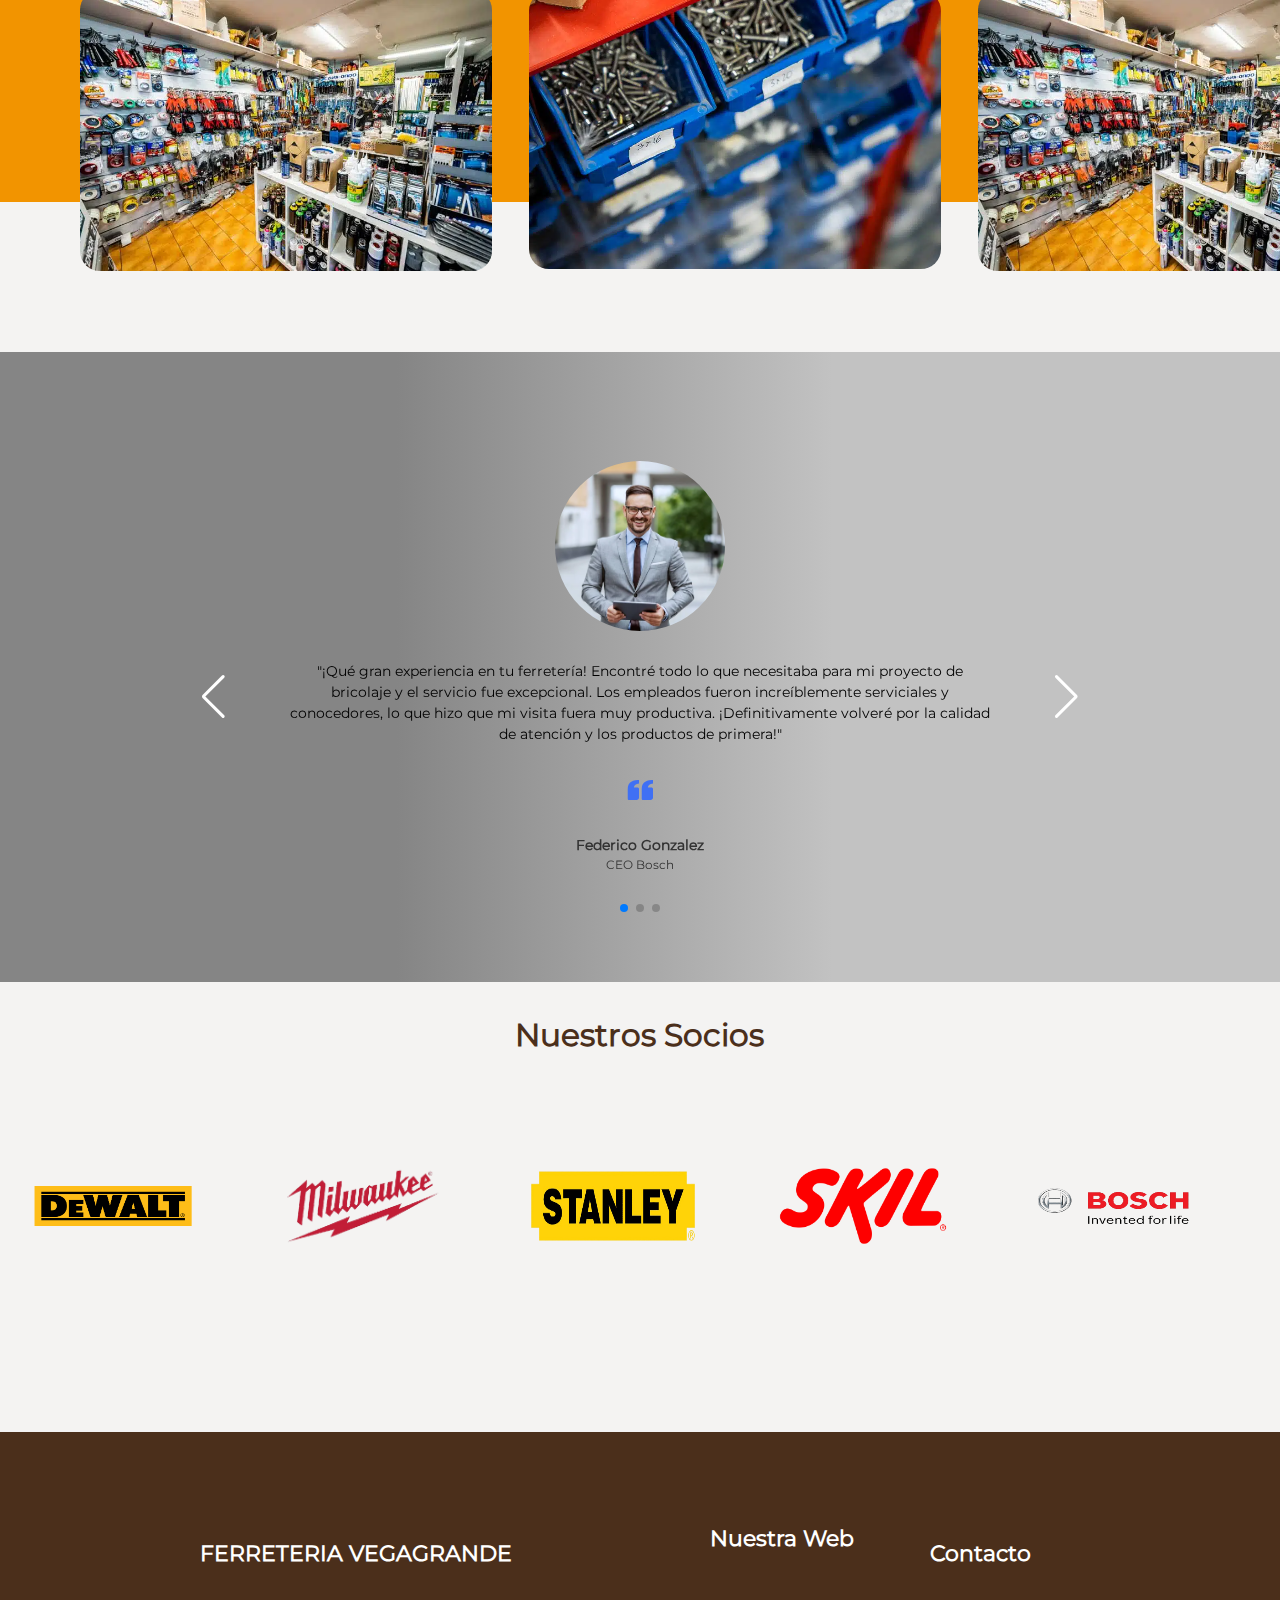
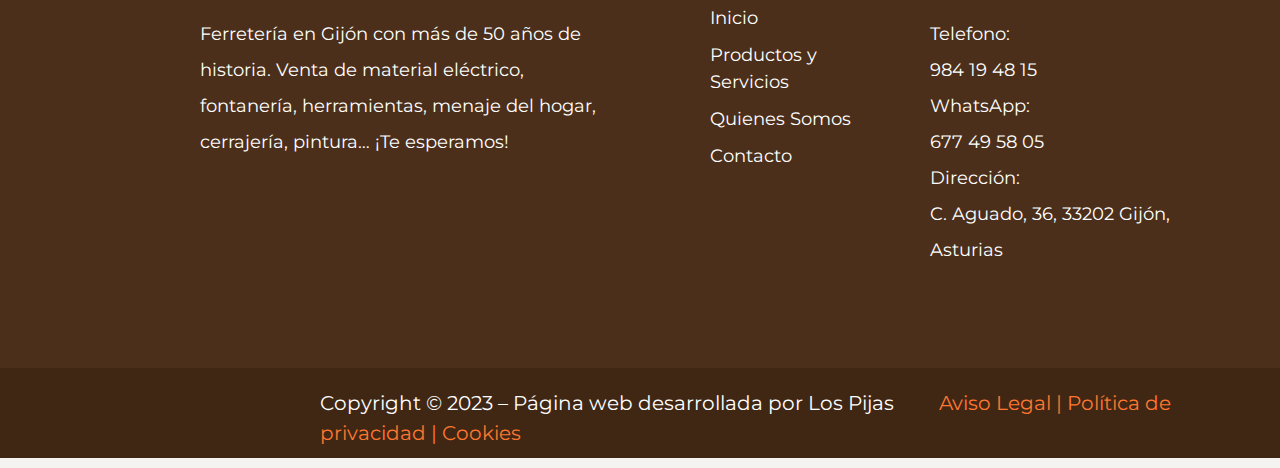
==== commit 3394db83: "Añadida funcionalidad contacto por correo electrónico" ====
--- a/index.html
+++ b/index.html
@@ -37,15 +37,15 @@
         <nav class="navigation__nav">
           <ul class="navigation__list">
             <li class="navigation__item">
-              <a href="/index.html" class="navigation__link"><span>01</span>Inicio</a>
+              <a href="index.html" class="navigation__link"><span>01</span>Inicio</a>
             </li>
             <li class="navigation__item">
-              <a href="/templates/productos.html" class="navigation__link"
+              <a href="templates/productos.html" class="navigation__link"
                 ><span>02</span>Productos y Servicios</a
               >
             </li>
             <li class="navigation__item">
-              <a href="#" class="navigation__link"
+              <a href="templates/quienesSomos.html" class="navigation__link"
                 ><span>03</span>Quienes Somos</a
               >
             </li>
@@ -64,7 +64,8 @@
           target="_blank"
           >Calle Anselmo Solar 52</a
         >
-        <a href="">Envianos un Email</a>
+        <a href="mailto:correo@gmail.com">Envianos un Email</a>
+        <
         <a href="">984 70 09 04</a>
       </section>
       
--- a/styles/style.css
+++ b/styles/style.css
@@ -165,10 +165,12 @@
 }
 
 /*Slide Comentarios Clientes*/
+
  #slider-container {
     max-width: 600px;
     margin: auto;
     overflow: hidden;
+    background-color: var(--brown);
 }
    
 #slider {
--- a/styles/slider.css
+++ b/styles/slider.css
@@ -11,7 +11,7 @@
     align-items: center;
     justify-content: center;
     background: rgb(133,133,133);
-background: linear-gradient(90deg, rgba(133,133,133,1) 31%, rgba(194,194,194,1) 65%);
+    background: linear-gradient(90deg, rgba(133,133,133,1) 31%, rgba(194,194,194,1) 65%);
     color: black;
 }
 
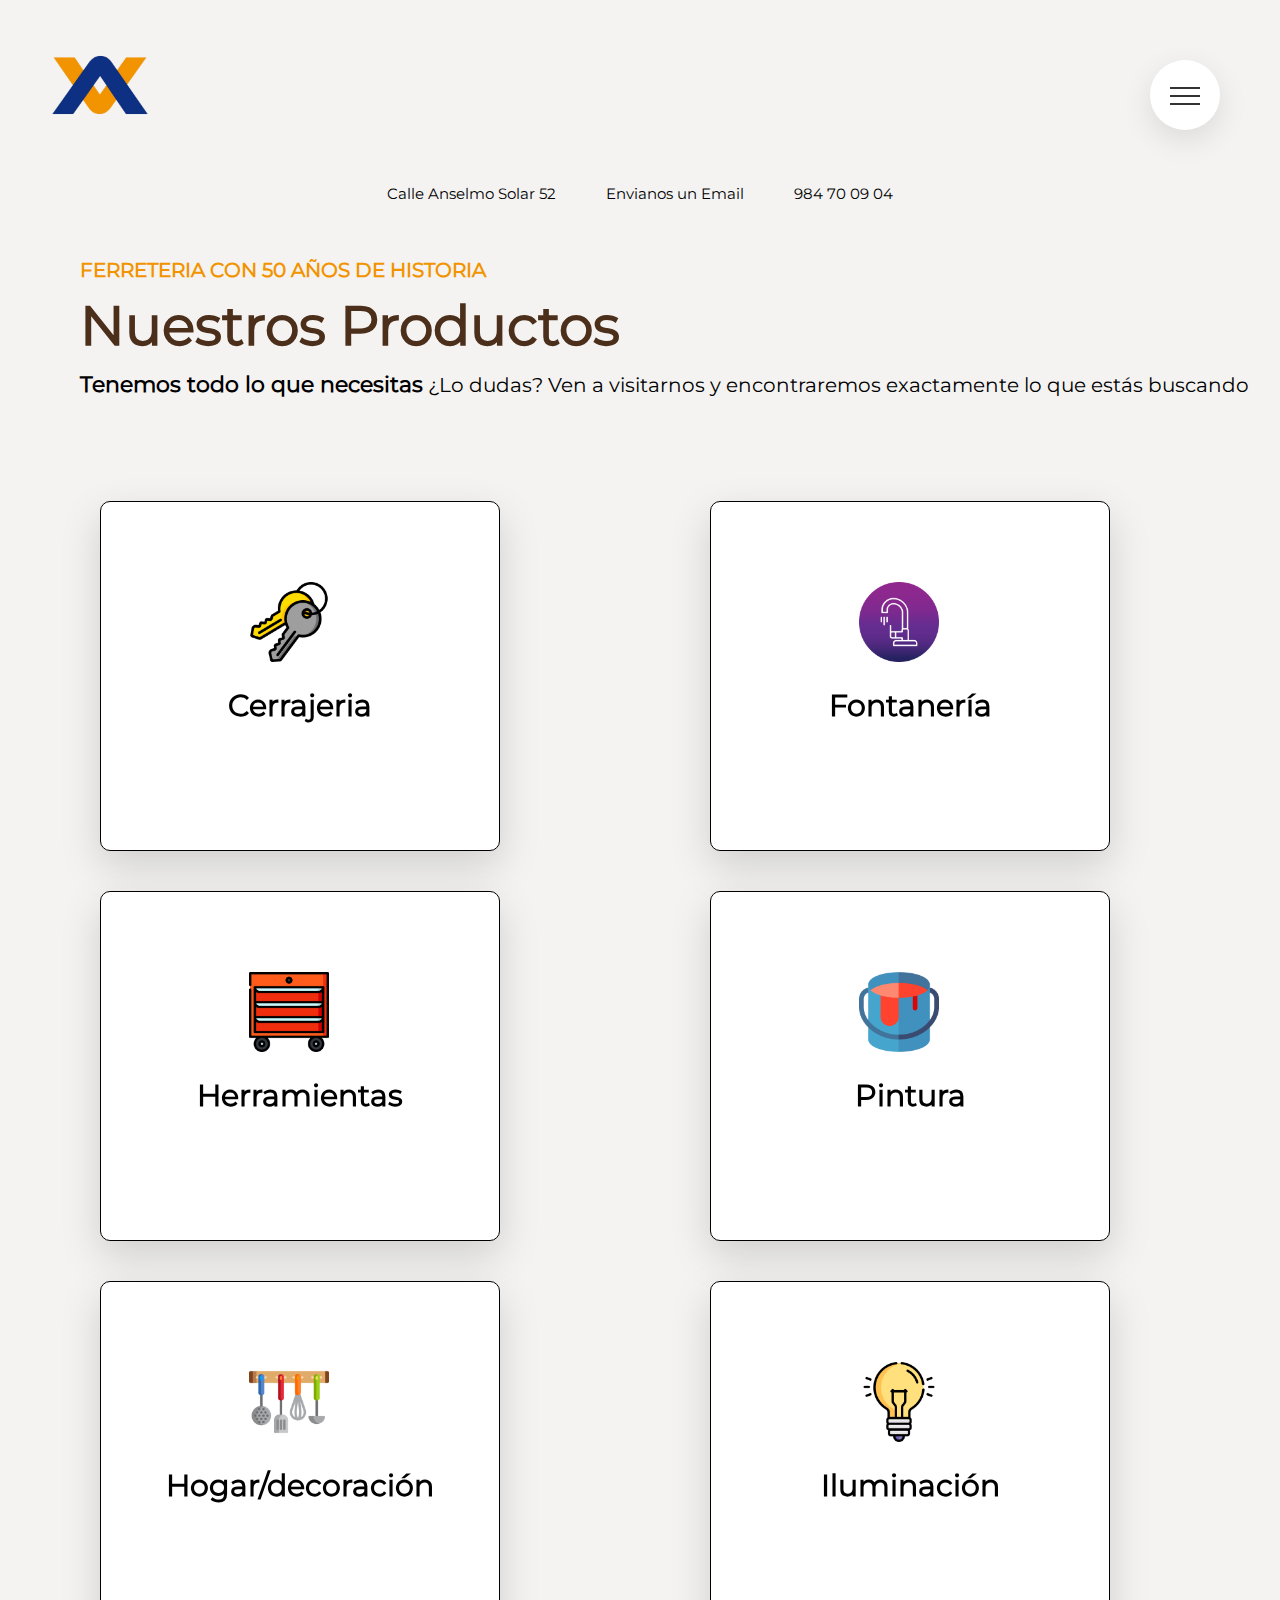
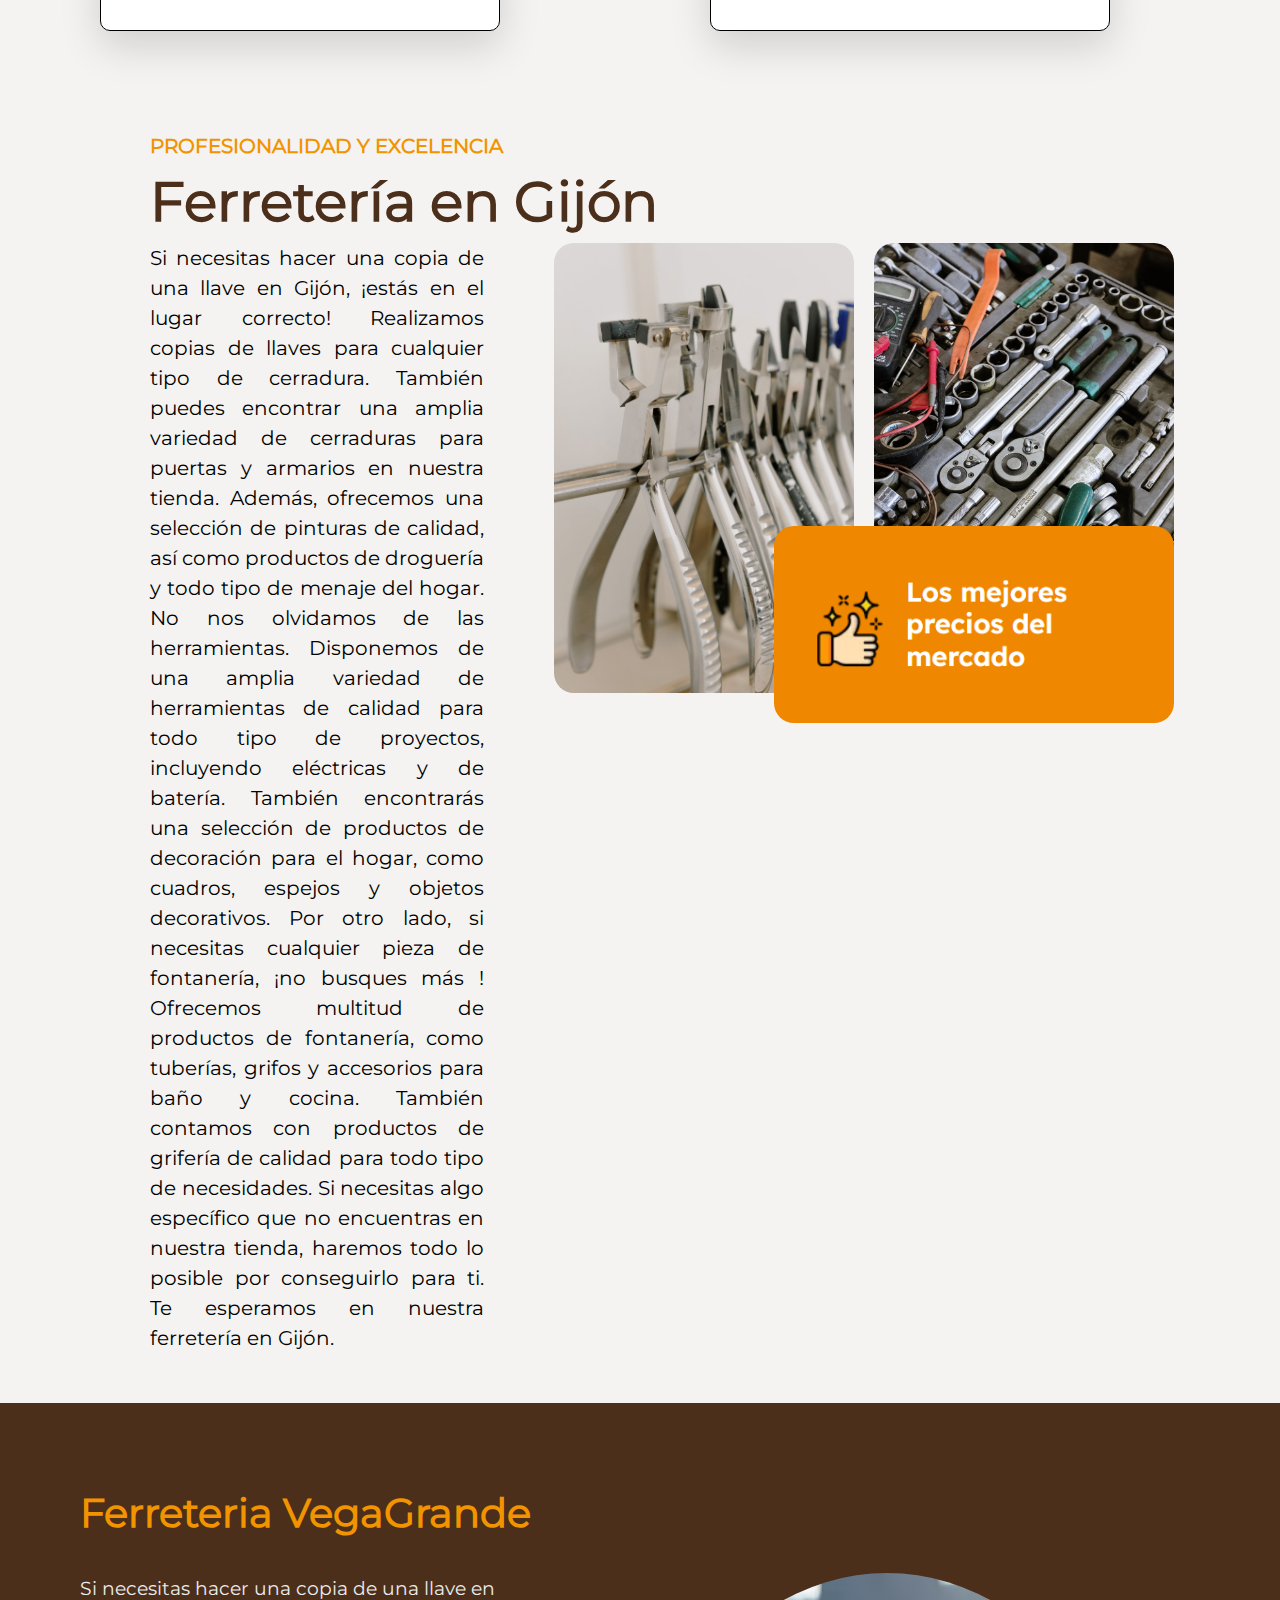
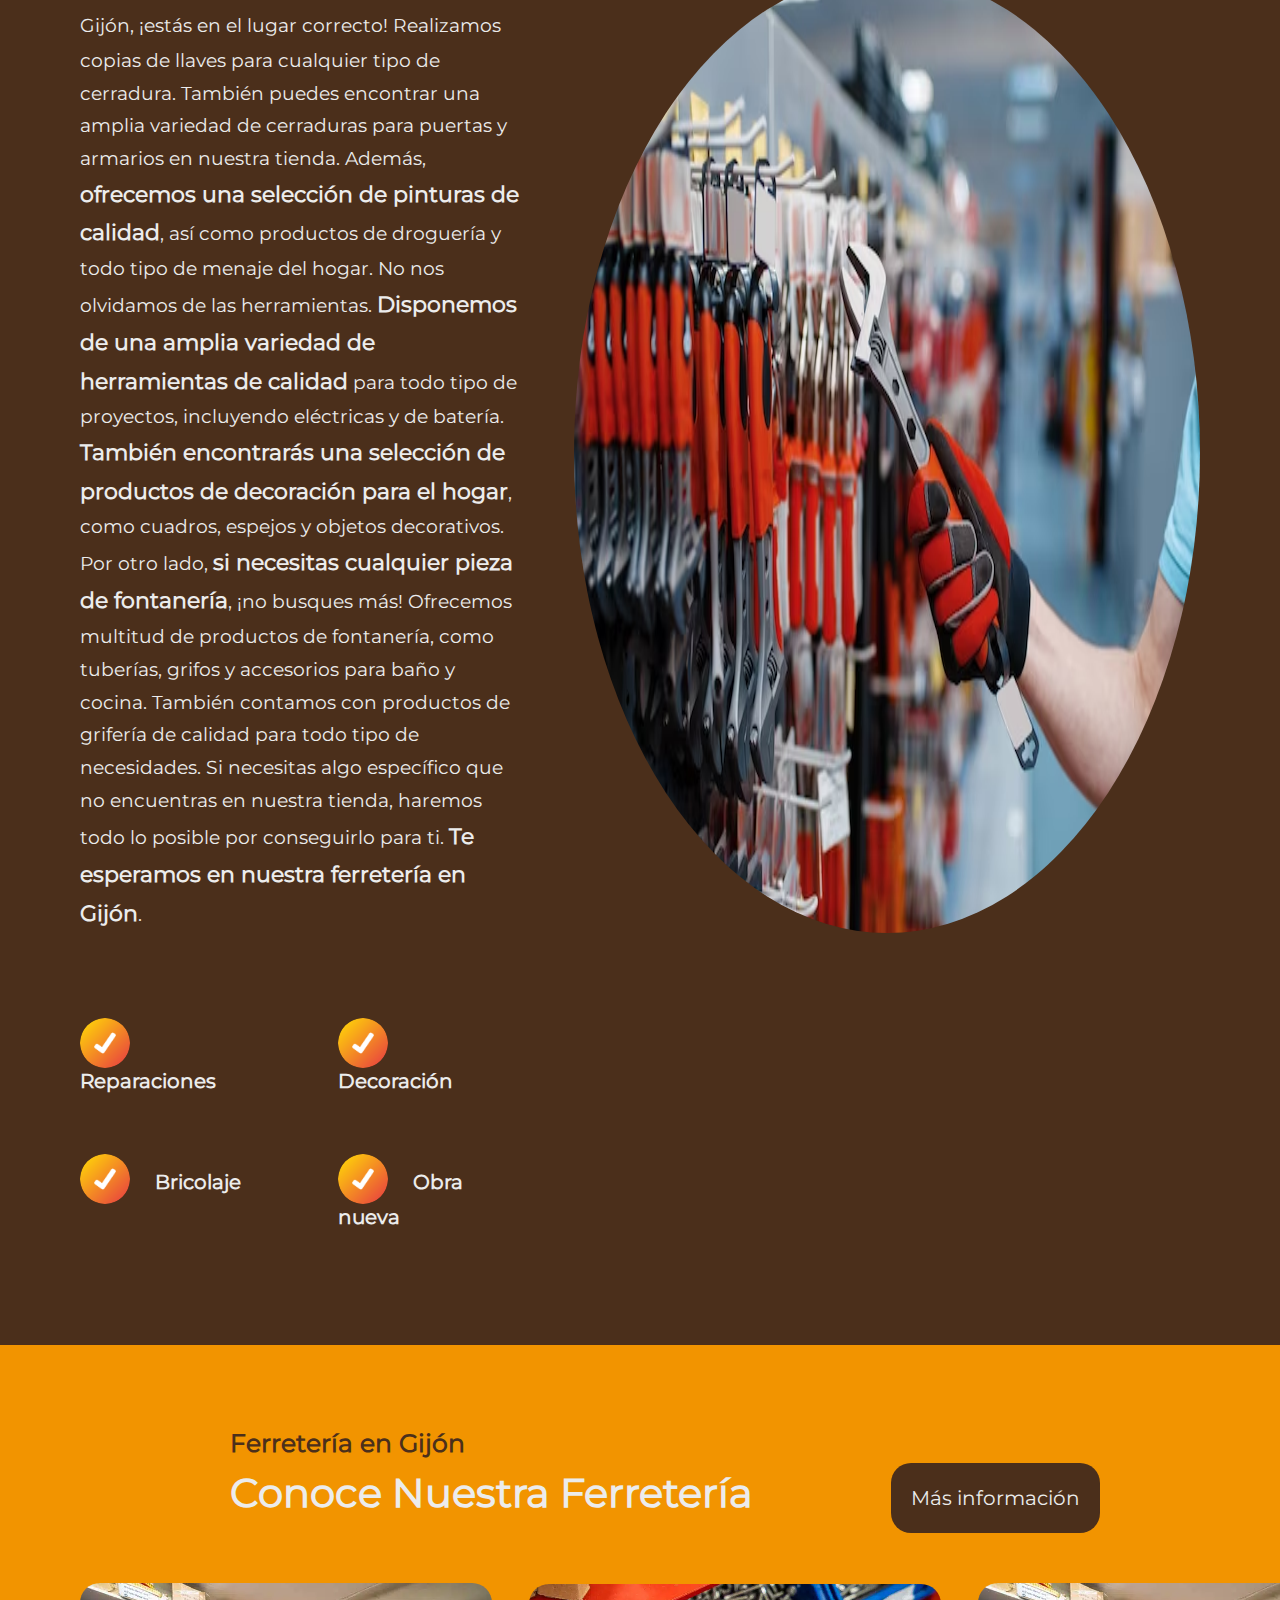
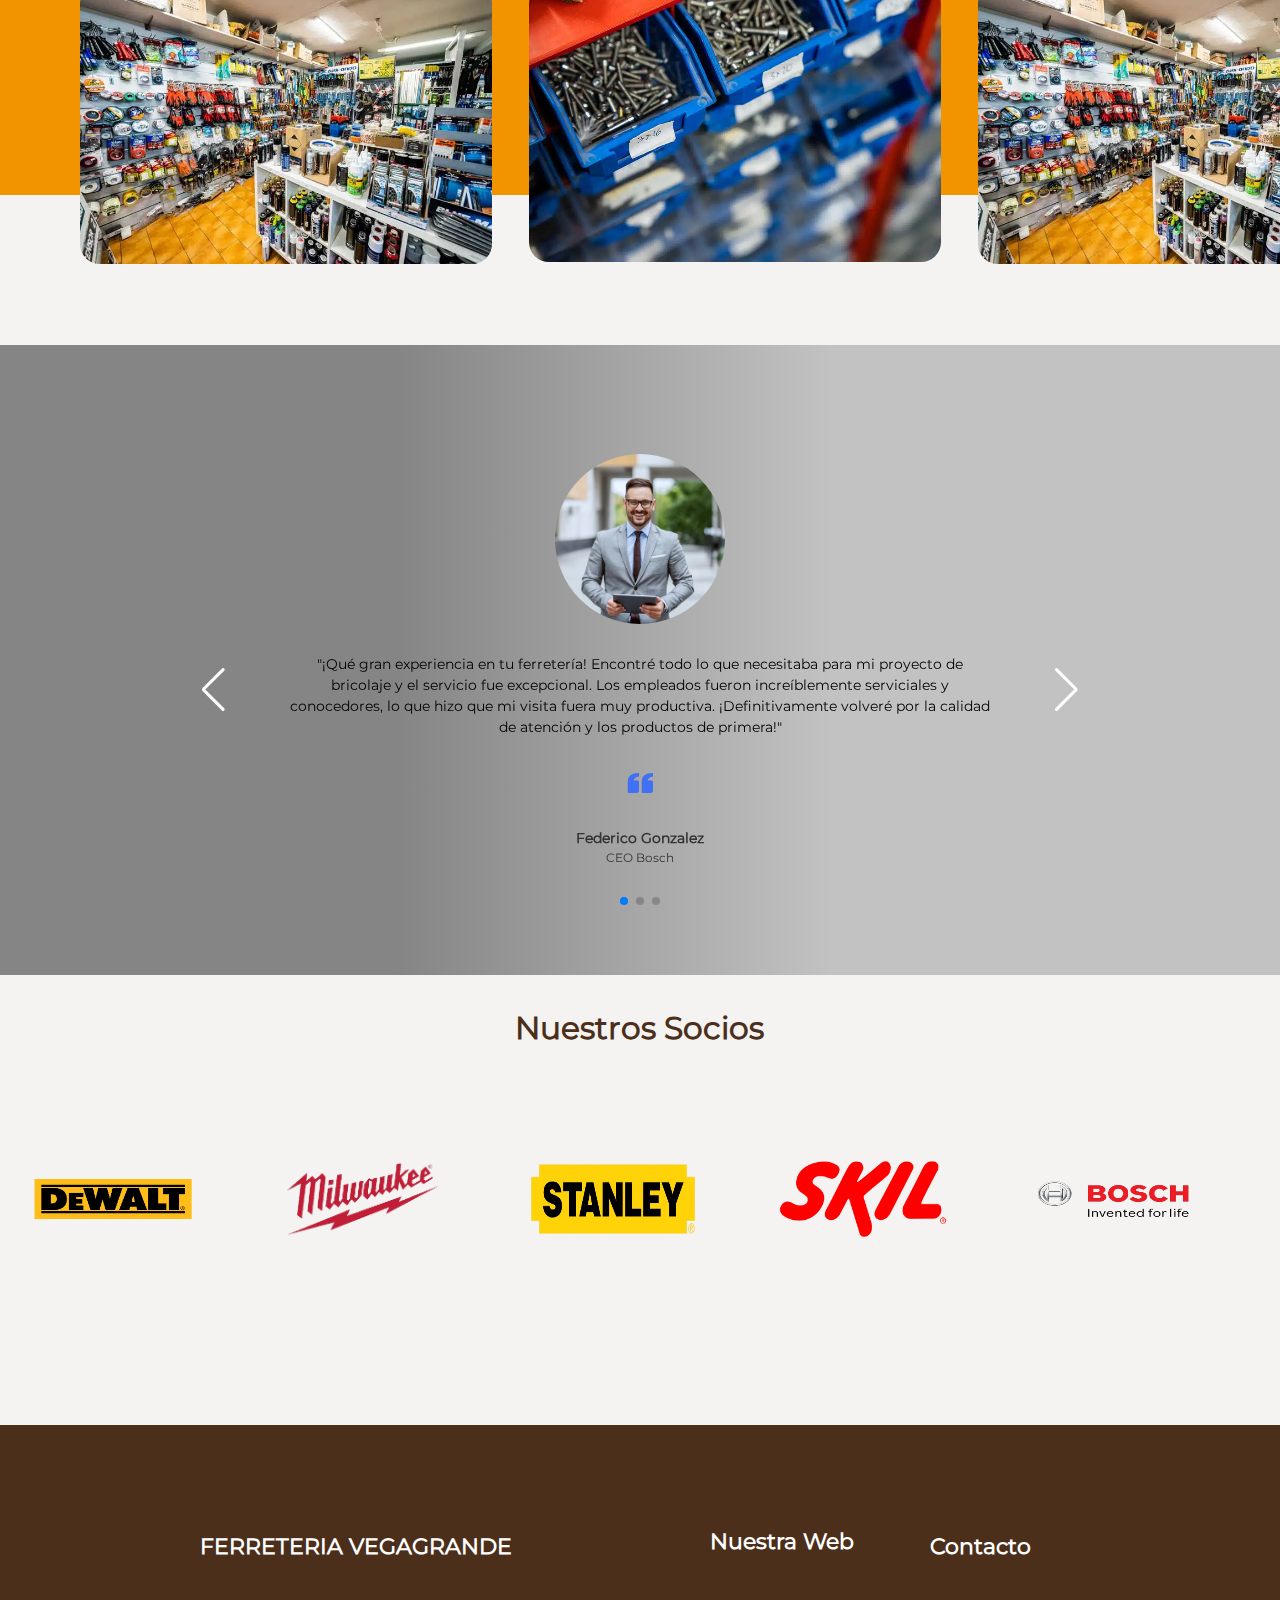
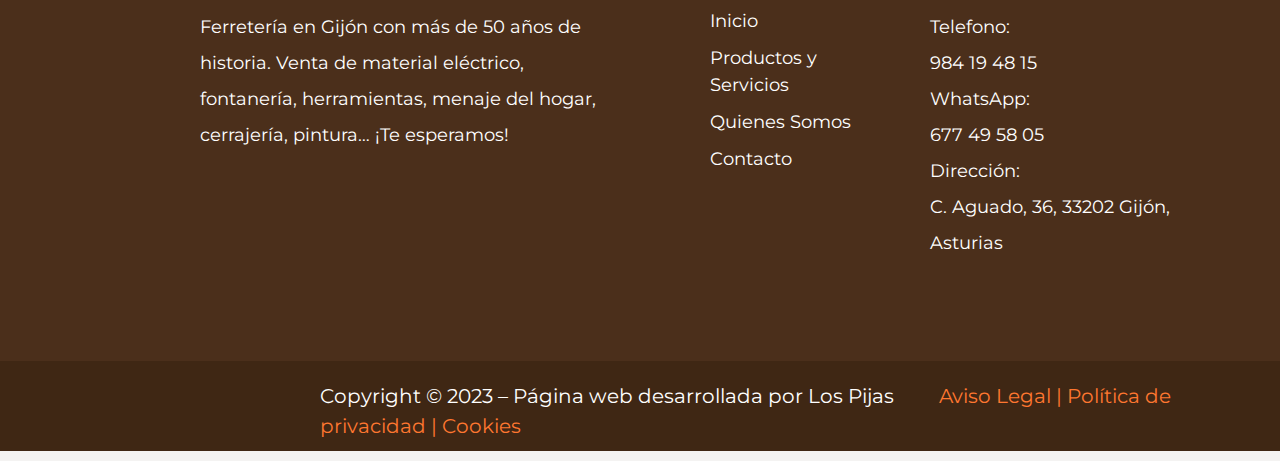
==== commit dbd8bb32: "Modificado estilado footer" ====
--- a/index.html
+++ b/index.html
@@ -65,7 +65,7 @@
           >Calle Anselmo Solar 52</a
         >
         <a href="mailto:correo@gmail.com">Envianos un Email</a>
-        <
+        
         <a href="">984 70 09 04</a>
       </section>
       
--- a/styles/style.css
+++ b/styles/style.css
@@ -251,6 +251,7 @@
     margin-top: 5rem;
 }
 
+
 .quality-section h3{
     font-size: 4rem;
     margin-bottom: 3rem;
@@ -420,7 +421,6 @@
     display: flex;
     flex-direction: column;
     gap: 1rem;
-    margin-top: -1rem;
     margin-left: 7rem;
 }
 
